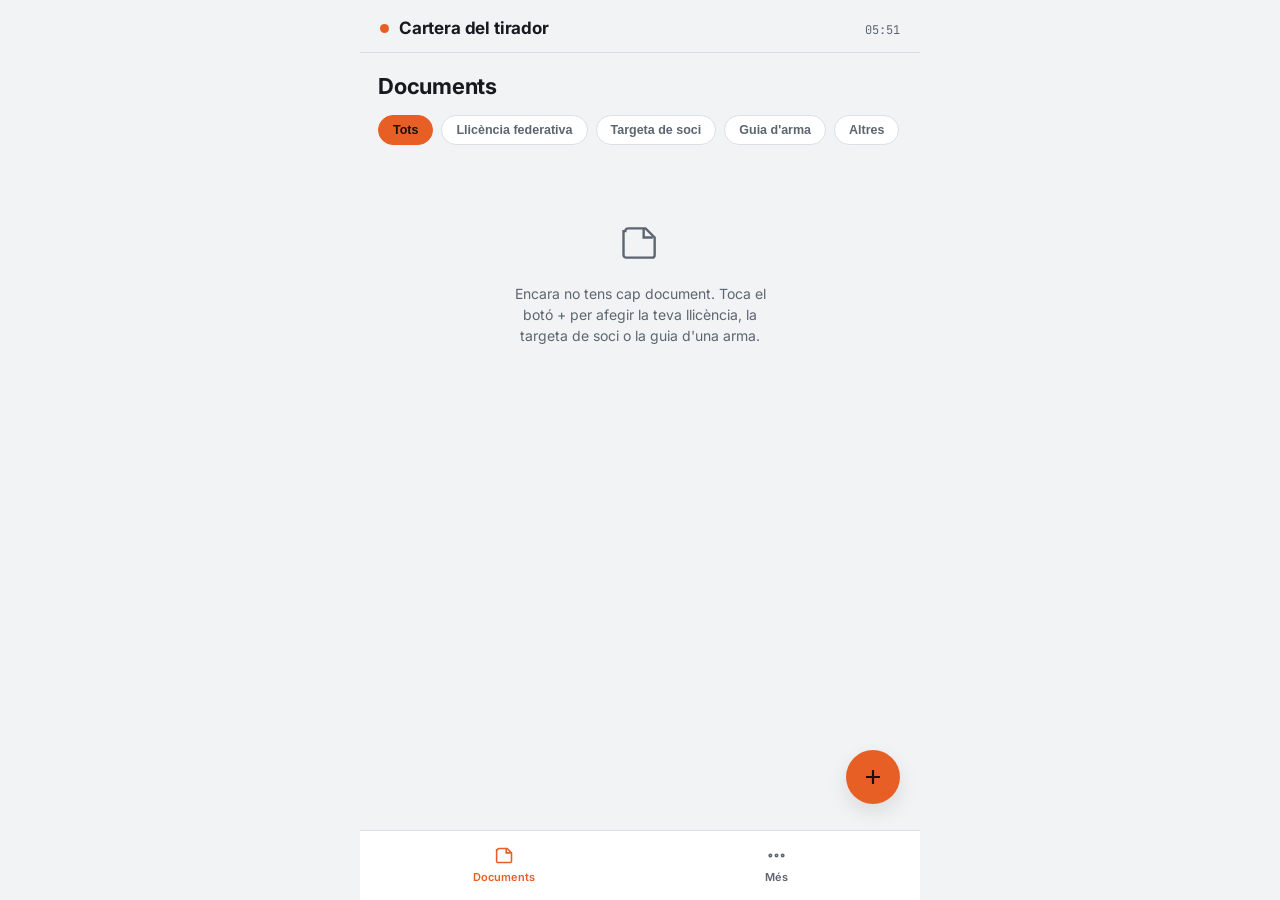
==== index.html @ 50fa34b7 "Add files via upload" ====
<!DOCTYPE html>
<html lang="ca">
<head>
<meta charset="UTF-8">
<meta name="viewport" content="width=device-width, initial-scale=1, viewport-fit=cover">
<meta name="apple-mobile-web-app-capable" content="yes">
<meta name="apple-mobile-web-app-status-bar-style" content="black-translucent">
<meta name="mobile-web-app-capable" content="yes">
<title>Polígon — Cartera del Tirador</title>
<meta name="theme-color" content="#10141a">
<meta name="application-name" content="Cartera del Tirador">
<meta name="apple-mobile-web-app-title" content="Cartera del Tirador">
<link rel="manifest" href="./manifest.json">
<link rel="apple-touch-icon" href="./icons/icon-180.png">
<link rel="icon" type="image/png" sizes="192x192" href="./icons/icon-192.png">

<link rel="preconnect" href="https://fonts.googleapis.com">
<link href="https://fonts.googleapis.com/css2?family=Inter:wght@400;500;600;700&family=JetBrains+Mono:wght@400;500;700;800&display=swap" rel="stylesheet">
<style>
  :root {
    --bg: #10141a;
    --surface: #1a2029;
    --surface-2: #232b35;
    --border: #2c3540;
    --text: #eef1f4;
    --text-dim: #8b97a3;
    --accent: #ff6a2b;
    --accent-dim: #b8501f;
    --ok: #4fae7c;
    --danger: #e2544a;
    --shadow: rgba(0,0,0,0.35);
    color-scheme: dark;
  }
  :root:not([data-theme="dark"]) {
    /* placeholder, overridden by media query below when in auto/light */
  }
  @media (prefers-color-scheme: light) {
    :root:not([data-theme="dark"]) {
      --bg: #f2f3f5;
      --surface: #ffffff;
      --surface-2: #eceef1;
      --border: #dcdfe3;
      --text: #161a1f;
      --text-dim: #5c6570;
      --accent: #e85f26;
      --accent-dim: #c94f1c;
      --shadow: rgba(20,20,20,0.10);
      color-scheme: light;
    }
  }
  :root[data-theme="light"] {
    --bg: #f2f3f5;
    --surface: #ffffff;
    --surface-2: #eceef1;
    --border: #dcdfe3;
    --text: #161a1f;
    --text-dim: #5c6570;
    --accent: #e85f26;
    --accent-dim: #c94f1c;
    --shadow: rgba(20,20,20,0.10);
    color-scheme: light;
  }

  * { box-sizing: border-box; -webkit-tap-highlight-color: transparent; }
  html, body {
    height: 100%;
    margin: 0;
  }
  html { scroll-padding-top: env(safe-area-inset-top, 0px); }
  body {
    background: var(--bg);
    color: var(--text);
    font-family: 'Inter', -apple-system, BlinkMacSystemFont, 'Segoe UI', sans-serif;
    padding-top: env(safe-area-inset-top, 0px);
    padding-bottom: env(safe-area-inset-bottom, 0px);
    overflow-x: hidden;
  }
  .mono { font-family: 'JetBrains Mono', ui-monospace, SFMono-Regular, Menlo, monospace; }

  #app {
    display: flex;
    flex-direction: column;
    height: 100vh;
    height: 100dvh;
    max-width: 560px;
    margin: 0 auto;
    position: relative;
  }

  header.top {
    padding: 18px 20px 14px;
    display: flex;
    align-items: baseline;
    justify-content: space-between;
    border-bottom: 1px solid var(--border);
    flex-shrink: 0;
  }
  header.top .brand {
    display: flex;
    align-items: baseline;
    gap: 10px;
  }
  header.top .brand .dot {
    width: 9px; height: 9px; border-radius: 50%;
    background: var(--accent);
    display: inline-block;
    transform: translateY(-1px);
  }
  header.top h1 {
    font-size: 17px;
    font-weight: 700;
    margin: 0;
    letter-spacing: -0.01em;
  }
  header.top .sub {
    font-size: 12px;
    color: var(--text-dim);
    font-family: 'JetBrains Mono', monospace;
  }

  main {
    flex: 1;
    overflow-y: auto;
    padding: 16px 16px calc(88px + env(safe-area-inset-bottom, 0px));
    overflow-x: auto;
  }

  section.view { display: none; animation: fade .18s ease; }
  section.view.active { display: block; }
  @keyframes fade { from { opacity: 0; } to { opacity: 1; } }

  /* ---- Nav ---- */
  nav.tabbar {
    position: fixed;
    bottom: 0; left: 0; right: 0;
    max-width: 560px;
    margin: 0 auto;
    background: var(--surface);
    border-top: 1px solid var(--border);
    display: flex;
    padding: 8px 10px calc(10px + env(safe-area-inset-bottom, 0px));
    gap: 4px;
    z-index: 20;
  }
  nav.tabbar button {
    flex: 1;
    background: none;
    border: none;
    color: var(--text-dim);
    display: flex;
    flex-direction: column;
    align-items: center;
    gap: 4px;
    padding: 6px 4px;
    border-radius: 12px;
    font-family: inherit;
    font-size: 11px;
    font-weight: 600;
    cursor: pointer;
  }
  nav.tabbar button svg { width: 21px; height: 21px; stroke: var(--text-dim); fill: none; stroke-width: 1.8; }
  nav.tabbar button.active { color: var(--accent); }
  nav.tabbar button.active svg { stroke: var(--accent); }

  /* ---- Section headers ---- */
  .section-head {
    display: flex;
    align-items: center;
    justify-content: space-between;
    margin: 4px 2px 14px;
  }
  .section-head h2 {
    font-size: 22px;
    margin: 0;
    font-weight: 700;
    letter-spacing: -0.01em;
  }

  /* ---- Category filter chips ---- */
  .chips { display: flex; gap: 8px; overflow-x: auto; padding: 2px 2px 16px; }
  .chips::-webkit-scrollbar { display: none; }
  .chip {
    flex-shrink: 0;
    padding: 7px 14px;
    border-radius: 999px;
    border: 1px solid var(--border);
    background: var(--surface);
    color: var(--text-dim);
    font-size: 12.5px;
    font-weight: 600;
    cursor: pointer;
    white-space: nowrap;
  }
  .chip.active { background: var(--accent); border-color: var(--accent); color: #16110c; }

  /* ---- Document cards ---- */
  .doc-grid {
    display: grid;
    grid-template-columns: 1fr 1fr;
    gap: 12px;
  }
  .doc-card {
    background: var(--surface);
    border: 1px solid var(--border);
    border-radius: 16px;
    overflow: hidden;
    cursor: pointer;
    display: flex;
    flex-direction: column;
    position: relative;
  }
  .doc-card .thumb {
    aspect-ratio: 4/3;
    background: var(--surface-2);
    display: flex;
    align-items: center;
    justify-content: center;
    overflow: hidden;
  }
  .doc-card .thumb img { width: 100%; height: 100%; object-fit: cover; display: block; }
  .doc-card .thumb svg { width: 30px; height: 30px; stroke: var(--text-dim); fill: none; stroke-width: 1.5; }
  .doc-card .meta { padding: 10px 12px 12px; }
  .doc-card .cat {
    font-size: 10.5px;
    font-weight: 700;
    text-transform: uppercase;
    letter-spacing: 0.04em;
    color: var(--accent);
    margin-bottom: 3px;
    display: block;
  }
  .doc-card .title {
    font-size: 13.5px;
    font-weight: 600;
    line-height: 1.25;
    display: block;
    overflow: hidden;
    text-overflow: ellipsis;
    white-space: nowrap;
  }

  .empty-state {
    text-align: center;
    padding: 60px 24px;
    color: var(--text-dim);
  }
  .empty-state svg { width: 44px; height: 44px; stroke: var(--text-dim); fill: none; stroke-width: 1.3; margin-bottom: 14px; }
  .empty-state p { font-size: 14px; line-height: 1.5; margin: 0 auto; max-width: 260px; }

  .fab {
    position: fixed;
    right: calc(50% - 280px + 20px);
    bottom: calc(96px + env(safe-area-inset-bottom, 0px));
    width: 54px; height: 54px;
    border-radius: 50%;
    background: var(--accent);
    border: none;
    display: flex; align-items: center; justify-content: center;
    box-shadow: 0 8px 20px var(--shadow);
    cursor: pointer;
    z-index: 15;
  }
  @media (max-width: 560px) {
    .fab { right: 20px; }
  }
  .fab svg { width: 24px; height: 24px; stroke: #16110c; stroke-width: 2.2; fill: none; }

  /* ---- Modal / sheet ---- */
  .overlay {
    position: fixed; inset: 0;
    background: rgba(6,8,10,0.6);
    display: none;
    align-items: flex-end;
    z-index: 50;
    max-width: 560px;
    margin: 0 auto;
  }
  .overlay.show { display: flex; }
  .sheet {
    background: var(--surface);
    width: 100%;
    border-radius: 20px 20px 0 0;
    padding: 20px 20px calc(24px + env(safe-area-inset-bottom, 0px));
    max-height: 86vh;
    overflow-y: auto;
    border-top: 1px solid var(--border);
  }
  .sheet-handle { width: 36px; height: 4px; background: var(--border); border-radius: 3px; margin: 0 auto 16px; }
  .sheet h3 { margin: 0 0 16px; font-size: 17px; font-weight: 700; }
  .field { margin-bottom: 14px; }
  .field label { display: block; font-size: 12px; font-weight: 600; color: var(--text-dim); margin-bottom: 6px; }
  .field input[type="text"], .field select {
    width: 100%;
    background: var(--surface-2);
    border: 1px solid var(--border);
    border-radius: 10px;
    padding: 11px 12px;
    color: var(--text);
    font-family: inherit;
    font-size: 14.5px;
  }
  .field select { appearance: none; }
  .capture-row { display: flex; gap: 10px; }
  .capture-btn {
    flex: 1;
    background: var(--surface-2);
    border: 1px dashed var(--border);
    border-radius: 12px;
    padding: 16px 10px;
    display: flex; flex-direction: column; align-items: center; gap: 6px;
    color: var(--text-dim);
    font-size: 12px;
    font-weight: 600;
    cursor: pointer;
  }
  .capture-btn svg { width: 22px; height: 22px; stroke: var(--text-dim); fill: none; stroke-width: 1.6; }
  .preview-strip { display: flex; gap: 10px; overflow-x: auto; padding: 2px 2px 6px; margin-bottom: 2px; }
  .preview-strip::-webkit-scrollbar { display: none; }
  .preview-thumb { position: relative; flex-shrink: 0; width: 84px; height: 84px; border-radius: 12px; overflow: hidden; background: var(--surface-2); }
  .preview-thumb img { width: 100%; height: 100%; object-fit: cover; display: block; }
  .preview-thumb button {
    position: absolute; top: 4px; right: 4px;
    background: rgba(0,0,0,0.6);
    border: none; color: #fff;
    width: 22px; height: 22px; border-radius: 50%;
    display: flex; align-items: center; justify-content: center;
    cursor: pointer;
    font-size: 13px; line-height: 1;
  }
  .field-hint { font-size: 11.5px; color: var(--text-dim); margin: 6px 2px 0; }
  .btn-primary {
    width: 100%;
    background: var(--accent);
    color: #16110c;
    border: none;
    padding: 14px;
    border-radius: 12px;
    font-family: inherit;
    font-size: 14.5px;
    font-weight: 700;
    cursor: pointer;
    margin-top: 4px;
  }
  .btn-primary:disabled { opacity: 0.45; }
  .btn-secondary {
    width: 100%;
    background: transparent;
    color: var(--text-dim);
    border: 1px solid var(--border);
    padding: 12px;
    border-radius: 12px;
    font-family: inherit;
    font-size: 13.5px;
    font-weight: 600;
    cursor: pointer;
    margin-top: 8px;
  }

  /* ---- Viewer ---- */
  .viewer {
    position: fixed; inset: 0;
    background: #000;
    display: none;
    flex-direction: column;
    z-index: 60;
    max-width: 560px;
    margin: 0 auto;
    padding-top: env(safe-area-inset-top, 0px);
    padding-bottom: env(safe-area-inset-bottom, 0px);
  }
  .viewer.show { display: flex; }
  .viewer-top {
    display: flex; align-items: center; justify-content: space-between;
    padding: 14px 16px;
  }
  .viewer-top button {
    background: rgba(255,255,255,0.1);
    border: none; color: #fff;
    width: 34px; height: 34px; border-radius: 50%;
    display: flex; align-items: center; justify-content: center;
    cursor: pointer;
  }
  .viewer-top button svg { width: 18px; height: 18px; stroke: #fff; fill: none; stroke-width: 2; }
  .viewer-body { flex: 1; overflow: hidden; position: relative; }
  .viewer-gallery {
    display: flex;
    height: 100%;
    overflow-x: auto;
    scroll-snap-type: x mandatory;
    -webkit-overflow-scrolling: touch;
  }
  .viewer-gallery::-webkit-scrollbar { display: none; }
  .viewer-slide {
    flex: 0 0 100%;
    scroll-snap-align: center;
    display: flex; align-items: center; justify-content: center;
    position: relative;
    padding: 0 12px;
  }
  .viewer-slide img { max-width: 100%; max-height: 100%; object-fit: contain; border-radius: 8px; }
  .viewer-slide .rmImg {
    position: absolute; top: 10px; right: 22px;
    background: rgba(0,0,0,0.55); border: none; color: #fff;
    width: 30px; height: 30px; border-radius: 50%;
    display: flex; align-items: center; justify-content: center; cursor: pointer;
  }
  .viewer-dots { display: flex; justify-content: center; gap: 6px; padding-top: 10px; }
  .viewer-dots span { width: 6px; height: 6px; border-radius: 50%; background: rgba(255,255,255,0.3); }
  .viewer-dots span.on { background: var(--accent); }
  .viewer-foot { padding: 6px 22px calc(20px + env(safe-area-inset-bottom, 0px)); }
  .viewer-foot .cat { color: var(--accent); font-size: 11px; font-weight: 700; text-transform: uppercase; letter-spacing: 0.04em; }
  .viewer-foot .title { color: #fff; font-size: 16px; font-weight: 700; margin: 3px 0 14px; }

  /* ---- More view ---- */
  .card { background: var(--surface); border: 1px solid var(--border); border-radius: 16px; padding: 18px; margin-bottom: 14px; }
  .roadmap-item { display: flex; gap: 12px; align-items: flex-start; padding: 10px 0; border-bottom: 1px solid var(--border); }
  .roadmap-item:last-child { border-bottom: none; }
  .roadmap-item .rdot { width: 8px; height: 8px; border-radius: 50%; background: var(--border); margin-top: 6px; flex-shrink: 0; }
  .roadmap-item .rt { font-size: 14px; font-weight: 600; }
  .roadmap-item .rd { font-size: 12.5px; color: var(--text-dim); margin-top: 2px; line-height: 1.4; }
  .theme-row { display: flex; gap: 8px; }
  .theme-btn {
    flex: 1; padding: 10px; border-radius: 10px; border: 1px solid var(--border);
    background: var(--surface-2); color: var(--text-dim); font-family: inherit; font-size: 12.5px; font-weight: 600; cursor: pointer;
  }
  .theme-btn.active { border-color: var(--accent); color: var(--accent); }

  .toast {
    position: fixed;
    bottom: calc(100px + env(safe-area-inset-bottom, 0px));
    left: 50%;
    transform: translateX(-50%) translateY(8px);
    background: var(--surface-2);
    border: 1px solid var(--border);
    color: var(--text);
    padding: 11px 18px;
    border-radius: 999px;
    font-size: 13px;
    font-weight: 600;
    opacity: 0;
    pointer-events: none;
    transition: opacity .2s, transform .2s;
    z-index: 80;
    white-space: nowrap;
  }
  .toast.show { opacity: 1; transform: translateX(-50%) translateY(0); }
</style>
</head>
<body>
<div id="app">

  <header class="top">
    <div class="brand"><span class="dot"></span><h1>Cartera del tirador</h1></div>
    <span class="sub" id="clock">--:--</span>
  </header>

  <main>

    <!-- DOCUMENTS -->
    <section class="view active" id="view-docs">
      <div class="section-head"><h2>Documents</h2></div>
      <div class="chips" id="chips"></div>
      <div id="docGridWrap"></div>
    </section>

    <!-- MORE -->
    <section class="view" id="view-more">
      <div class="section-head"><h2>Més</h2></div>

      <div class="card">
        <div class="roadmap-item">
          <div class="rdot"></div>
          <div>
            <div class="rt">Registre de puntuacions</div>
            <div class="rd">Anotar sèries de tir de precisió i seguir-ne l'evolució. Encara no disponible.</div>
          </div>
        </div>
        <div class="roadmap-item">
          <div class="rdot"></div>
          <div>
            <div class="rt">Calculadora IPSC</div>
            <div class="rd">Càlcul de factor (hit factor) i puntuació per partida. Encara no disponible.</div>
          </div>
        </div>
      </div>

      <div class="card">
        <div style="font-size:13.5px; font-weight:700; margin-bottom:10px;">Aparença</div>
        <div class="theme-row">
          <button class="theme-btn" data-theme="auto">Auto</button>
          <button class="theme-btn" data-theme="dark">Fosc</button>
          <button class="theme-btn" data-theme="light">Clar</button>
        </div>
      </div>

      <div class="card">
        <div style="font-size:13.5px; font-weight:700; margin-bottom:6px;">Fitxers a Fitxers/Baixades</div>
        <div style="font-size:12.5px; color:var(--text-dim); line-height:1.5; margin-bottom:4px;">
          Cada vegada que afegeixes un document, la imatge es desa automàticament també com a fitxer independent a la carpeta de Baixades (dins l'app Fitxers del mòbil) — no només dins la cartera. Aquesta és la còpia que perdura encara que el navegador esborri les seves pròpies dades.
        </div>
        <div style="font-size:11.5px; color:var(--text-dim); margin-bottom:4px;">
          Consell: a Ajustos → Safari → Baixades, tria una carpeta fixa (per exemple una carpeta "Tirador" dins iCloud Drive) perquè totes les imatges quedin sempre juntes i les puguis obrir des de Fitxers sense passar per l'app.
        </div>
        <div id="storageStatus" style="font-size:11.5px; color:var(--text-dim); margin-bottom:12px;"></div>
        <button class="btn-primary" id="exportBtn">Exporta còpia de tot (un sol fitxer)</button>
        <button class="btn-secondary" id="importBtn">Importa des d'una còpia</button>
        <input type="file" accept="application/json,.json" id="importFile" style="display:none;">
      </div>

      <div class="card">
        <div style="font-size:13.5px; font-weight:700; margin-bottom:6px;">Les teves dades</div>
        <div style="font-size:12.5px; color:var(--text-dim); line-height:1.5; margin-bottom:12px;">
          La cartera dins l'app viu al navegador d'aquest dispositiu i ningú més hi té accés. Com que cada imatge també es desa com a fitxer real a Fitxers en el moment d'afegir-la, encara que la cartera de l'app es buidés algun dia, les imatges originals seguirien existint a Fitxers — pots tornar-les a afegir des d'allà amb "Pujar imatges".
        </div>
        <button class="btn-secondary" id="wipeBtn" style="color:var(--danger); border-color:var(--danger);">Esborrar tots els documents</button>
      </div>
    </section>

  </main>

  <nav class="tabbar">
    <button class="tab-btn active" data-view="docs">
      <svg viewBox="0 0 24 24"><path d="M4 5.5C4 4.67 4.67 4 5.5 4H15l5 5v9.5c0 .83-.67 1.5-1.5 1.5h-14C3.67 20 3 19.33 3 18.5v-13z"/><path d="M14 4v5h5"/></svg>
      Documents
    </button>
    <button class="tab-btn" data-view="more">
      <svg viewBox="0 0 24 24"><circle cx="5" cy="12" r="1.4"/><circle cx="12" cy="12" r="1.4"/><circle cx="19" cy="12" r="1.4"/></svg>
      Més
    </button>
  </nav>

  <button class="fab" id="fabAdd" title="Afegir document">
    <svg viewBox="0 0 24 24"><path d="M12 5v14M5 12h14"/></svg>
  </button>

  <!-- Add document sheet -->
  <div class="overlay" id="addOverlay">
    <div class="sheet">
      <div class="sheet-handle"></div>
      <h3>Afegir document</h3>

      <div class="field">
        <label>Categoria</label>
        <select id="fCategory">
          <option value="Llicència">Llicència federativa</option>
          <option value="Soci">Targeta de soci</option>
          <option value="Arma">Guia d'arma</option>
          <option value="Altres">Altres</option>
        </select>
      </div>

      <div class="field">
        <label>Títol</label>
        <input type="text" id="fTitle" placeholder="Ex: Guia Beretta 92FS">
      </div>

      <div class="field" id="captureField">
        <label>Imatges</label>
        <div id="previewWrap"></div>
        <div class="capture-row">
          <label class="capture-btn">
            <svg viewBox="0 0 24 24"><path d="M4 8a2 2 0 0 1 2-2h1l1.2-1.6A1 1 0 0 1 9 4h6a1 1 0 0 1 .8.4L17 6h1a2 2 0 0 1 2 2v10a2 2 0 0 1-2 2H6a2 2 0 0 1-2-2V8z"/><circle cx="12" cy="13" r="3.4"/></svg>
            Fer foto
            <input type="file" accept="image/*" capture="environment" id="fileCamera" style="display:none;">
          </label>
          <label class="capture-btn">
            <svg viewBox="0 0 24 24"><path d="M12 16V4M12 4l-4 4M12 4l4 4"/><path d="M4 16v3a2 2 0 0 0 2 2h12a2 2 0 0 0 2-2v-3"/></svg>
            Pujar imatges
            <input type="file" accept="image/*" multiple id="fileUpload" style="display:none;">
          </label>
        </div>
        <div class="field-hint">Pots afegir-ne més d'una — útil per a guies d'arma amb diverses pàgines.</div>
      </div>

      <button class="btn-primary" id="saveDocBtn" disabled>Desar document</button>
      <button class="btn-secondary" id="cancelDocBtn">Cancel·la</button>
    </div>
  </div>

  <!-- Fullscreen viewer -->
  <div class="viewer" id="viewer">
    <div class="viewer-top">
      <button id="viewerClose"><svg viewBox="0 0 24 24"><path d="M6 6l12 12M18 6L6 18"/></svg></button>
      <button id="viewerDelete"><svg viewBox="0 0 24 24" stroke="#e2544a"><path d="M4 7h16M9 7V5a1 1 0 0 1 1-1h4a1 1 0 0 1 1 1v2M6 7l1 13a2 2 0 0 0 2 2h6a2 2 0 0 0 2-2l1-13"/></svg></button>
    </div>
    <div class="viewer-body">
      <div class="viewer-gallery" id="viewerGallery"></div>
    </div>
    <div class="viewer-dots" id="viewerDots"></div>
    <div class="viewer-foot">
      <div class="cat" id="viewerCat"></div>
      <div class="title" id="viewerTitle"></div>
    </div>
  </div>

  <div class="toast" id="toast"></div>
</div>

<script>
(function(){
  "use strict";

  /* ---------------- Theme ---------------- */
  var savedTheme = localStorage.getItem('tt_theme') || 'auto';
  function applyTheme(t){
    if (t === 'auto') document.documentElement.removeAttribute('data-theme');
    else document.documentElement.setAttribute('data-theme', t);
    document.querySelectorAll('.theme-btn').forEach(function(b){
      b.classList.toggle('active', b.dataset.theme === t);
    });
  }
  applyTheme(savedTheme);
  document.querySelectorAll('.theme-btn').forEach(function(b){
    b.addEventListener('click', function(){
      savedTheme = b.dataset.theme;
      localStorage.setItem('tt_theme', savedTheme);
      applyTheme(savedTheme);
    });
  });

  /* ---------------- Clock ---------------- */
  function tickClock(){
    var d = new Date();
    var hh = String(d.getHours()).padStart(2,'0');
    var mm = String(d.getMinutes()).padStart(2,'0');
    document.getElementById('clock').textContent = hh + ':' + mm;
  }
  tickClock(); setInterval(tickClock, 15000);

  /* ---------------- Toast ---------------- */
  var toastEl = document.getElementById('toast');
  var toastTimer = null;
  function toast(msg){
    toastEl.textContent = msg;
    toastEl.classList.add('show');
    clearTimeout(toastTimer);
    toastTimer = setTimeout(function(){ toastEl.classList.remove('show'); }, 2200);
  }

  /* ---------------- Tabs ---------------- */
  var tabBtns = document.querySelectorAll('.tab-btn');
  var views = { docs: document.getElementById('view-docs'), more: document.getElementById('view-more') };
  tabBtns.forEach(function(btn){
    btn.addEventListener('click', function(){
      tabBtns.forEach(function(b){ b.classList.remove('active'); });
      btn.classList.add('active');
      Object.keys(views).forEach(function(k){ views[k].classList.toggle('active', k === btn.dataset.view); });
      document.getElementById('fabAdd').style.display = (btn.dataset.view === 'docs') ? 'flex' : 'none';
    });
  });

  /* ---------------- IndexedDB (documents) ---------------- */
  var DB_NAME = 'tirador_wallet';
  var STORE = 'documents';
  var dbPromise = new Promise(function(resolve, reject){
    try {
      var req = indexedDB.open(DB_NAME, 1);
      req.onupgradeneeded = function(e){
        var db = e.target.result;
        if (!db.objectStoreNames.contains(STORE)){
          var os = db.createObjectStore(STORE, { keyPath: 'id' });
          os.createIndex('category', 'category', { unique: false });
        }
      };
      req.onsuccess = function(e){ resolve(e.target.result); };
      req.onerror = function(e){ reject(e); };
    } catch(err){ reject(err); }
  });

  function dbAll(){
    return dbPromise.then(function(db){
      return new Promise(function(resolve, reject){
        try {
          var tx = db.transaction(STORE, 'readonly');
          var os = tx.objectStore(STORE);
          var req = os.getAll();
          req.onsuccess = function(){ resolve(req.result || []); };
          req.onerror = function(e){ reject(e); };
        } catch(err){ reject(err); }
      });
    }).catch(function(err){ console.error('dbAll error', err); return []; });
  }
  function dbPut(doc){
    return dbPromise.then(function(db){
      return new Promise(function(resolve, reject){
        try {
          var tx;
          try { tx = db.transaction(STORE, 'readwrite', { durability: 'strict' }); }
          catch(e){ tx = db.transaction(STORE, 'readwrite'); }
          tx.objectStore(STORE).put(doc);
          tx.oncomplete = function(){ resolve(true); };
          tx.onerror = function(e){ reject(e); };
        } catch(err){ reject(err); }
      });
    }).catch(function(err){ console.error('dbPut error', err); return false; });
  }
  function dbDelete(id){
    return dbPromise.then(function(db){
      return new Promise(function(resolve, reject){
        try {
          var tx;
          try { tx = db.transaction(STORE, 'readwrite', { durability: 'strict' }); }
          catch(e){ tx = db.transaction(STORE, 'readwrite'); }
          tx.objectStore(STORE).delete(id);
          tx.oncomplete = function(){ resolve(true); };
          tx.onerror = function(e){ reject(e); };
        } catch(err){ reject(err); }
      });
    }).catch(function(err){ console.error('dbDelete error', err); return false; });
  }
  function dbClear(){
    return dbPromise.then(function(db){
      return new Promise(function(resolve, reject){
        try {
          var tx;
          try { tx = db.transaction(STORE, 'readwrite', { durability: 'strict' }); }
          catch(e){ tx = db.transaction(STORE, 'readwrite'); }
          tx.objectStore(STORE).clear();
          tx.oncomplete = function(){ resolve(true); };
          tx.onerror = function(e){ reject(e); };
        } catch(err){ reject(err); }
      });
    }).catch(function(err){ console.error('dbClear error', err); return false; });
  }

  function dbGet(id){
    return dbPromise.then(function(db){
      return new Promise(function(resolve, reject){
        try {
          var tx = db.transaction(STORE, 'readonly');
          var req = tx.objectStore(STORE).get(id);
          req.onsuccess = function(){ resolve(req.result || null); };
          req.onerror = function(e){ reject(e); };
        } catch(err){ reject(err); }
      });
    }).catch(function(err){ console.error('dbGet error', err); return null; });
  }

  var CATS = {
    'Llicència': { label: 'Llicència federativa' },
    'Soci': { label: 'Targeta de soci' },
    'Arma': { label: "Guia d'arma" },
    'Altres': { label: 'Altres' }
  };
  var activeFilter = 'Tots';
  var docCache = [];

  var docIcon = '<svg viewBox="0 0 24 24"><path d="M4 5.5C4 4.67 4.67 4 5.5 4H15l5 5v9.5c0 .83-.67 1.5-1.5 1.5h-14C3.67 20 3 19.33 3 18.5v-13z"/><path d="M14 4v5h5"/></svg>';

  function docImages(d){
    if (Array.isArray(d.images) && d.images.length) return d.images;
    if (d.image) return [d.image];
    return [];
  }

  function renderChips(){
    var wrap = document.getElementById('chips');
    var cats = ['Tots'].concat(Object.keys(CATS));
    wrap.innerHTML = '';
    cats.forEach(function(c){
      var el = document.createElement('button');
      el.className = 'chip' + (c === activeFilter ? ' active' : '');
      el.textContent = c === 'Tots' ? 'Tots' : CATS[c].label;
      el.addEventListener('click', function(){ activeFilter = c; renderChips(); renderDocs(); });
      wrap.appendChild(el);
    });
  }

  function renderDocs(){
    var wrap = document.getElementById('docGridWrap');
    var list = docCache.filter(function(d){ return activeFilter === 'Tots' || d.category === activeFilter; });
    list.sort(function(a,b){ return b.createdAt - a.createdAt; });
    if (list.length === 0){
      wrap.innerHTML = '<div class="empty-state">' + docIcon.replace('<svg', '<svg') + '<p>' +
        (docCache.length === 0
          ? 'Encara no tens cap document. Toca el botó + per afegir la teva llicència, la targeta de soci o la guia d\'una arma.'
          : 'Cap document en aquesta categoria.') +
        '</p></div>';
      return;
    }
    var grid = document.createElement('div');
    grid.className = 'doc-grid';
    list.forEach(function(d){
      var imgs = docImages(d);
      var card = document.createElement('div');
      card.className = 'doc-card';
      card.innerHTML =
        '<div class="thumb">' + (imgs.length ? '<img src="' + imgs[0] + '" alt="">' : docIcon) +
          (imgs.length > 1 ? '<span style="position:absolute; top:8px; right:8px; background:rgba(0,0,0,0.6); color:#fff; font-size:10.5px; font-weight:700; padding:2px 7px; border-radius:999px;">' + imgs.length + '</span>' : '') +
        '</div>' +
        '<div class="meta"><span class="cat">' + (CATS[d.category] ? CATS[d.category].label : d.category) + '</span><span class="title">' + escapeHtml(d.title) + '</span></div>';
      card.querySelector('.thumb').style.position = 'relative';
      card.addEventListener('click', function(){ openViewer(d); });
      grid.appendChild(card);
    });
    wrap.innerHTML = '';
    wrap.appendChild(grid);
  }

  function escapeHtml(s){
    var d = document.createElement('div');
    d.textContent = s || '';
    return d.innerHTML;
  }

  function loadDocs(){
    return dbAll().then(function(rows){ docCache = rows; renderChips(); renderDocs(); });
  }
  loadDocs();

  /* ---------------- Add document sheet ---------------- */
  var addOverlay = document.getElementById('addOverlay');
  var fCategory = document.getElementById('fCategory');
  var fTitle = document.getElementById('fTitle');
  var previewWrap = document.getElementById('previewWrap');
  var saveDocBtn = document.getElementById('saveDocBtn');
  var pendingImages = [];

  function renderPreviewStrip(){
    if (!pendingImages.length){ previewWrap.innerHTML = ''; return; }
    var strip = document.createElement('div');
    strip.className = 'preview-strip';
    pendingImages.forEach(function(src, idx){
      var t = document.createElement('div');
      t.className = 'preview-thumb';
      t.innerHTML = '<img src="' + src + '"><button>&times;</button>';
      t.querySelector('button').addEventListener('click', function(){
        pendingImages.splice(idx, 1);
        renderPreviewStrip();
        updateSaveEnabled();
      });
      strip.appendChild(t);
    });
    previewWrap.innerHTML = '';
    previewWrap.appendChild(strip);
  }

  function openAddSheet(){
    fCategory.value = 'Llicència';
    fTitle.value = '';
    pendingImages = [];
    renderPreviewStrip();
    updateSaveEnabled();
    addOverlay.classList.add('show');
  }
  function closeAddSheet(){ addOverlay.classList.remove('show'); }

  document.getElementById('fabAdd').addEventListener('click', openAddSheet);
  document.getElementById('cancelDocBtn').addEventListener('click', closeAddSheet);
  addOverlay.addEventListener('click', function(e){ if (e.target === addOverlay) closeAddSheet(); });

  function handleFiles(fileList){
    var files = Array.prototype.slice.call(fileList || []);
    if (!files.length) return;
    var pending = files.length;
    files.forEach(function(file){
      var reader = new FileReader();
      reader.onload = function(e){
        pendingImages.push(e.target.result);
        pending--;
        if (pending === 0){ renderPreviewStrip(); updateSaveEnabled(); }
      };
      reader.onerror = function(){
        toast('No s\'ha pogut llegir alguna imatge');
        pending--;
        if (pending === 0){ renderPreviewStrip(); updateSaveEnabled(); }
      };
      reader.readAsDataURL(file);
    });
  }
  document.getElementById('fileCamera').addEventListener('change', function(e){ handleFiles(e.target.files); e.target.value = ''; });
  document.getElementById('fileUpload').addEventListener('change', function(e){ handleFiles(e.target.files); e.target.value = ''; });

  function updateSaveEnabled(){
    saveDocBtn.disabled = !(fTitle.value.trim().length > 0 && pendingImages.length > 0);
  }
  fTitle.addEventListener('input', updateSaveEnabled);

  saveDocBtn.addEventListener('click', function(){
    if (saveDocBtn.disabled) return;
    var doc = {
      id: 'd_' + Date.now() + '_' + Math.random().toString(36).slice(2,8),
      category: fCategory.value,
      title: fTitle.value.trim(),
      images: pendingImages.slice(),
      createdAt: Date.now()
    };
    saveDocBtn.disabled = true;
    saveDocBtn.textContent = 'Desant…';
    dbPut(doc).then(function(ok){
      if (!ok) return { ok: false };
      return dbGet(doc.id).then(function(back){
        return { ok: !!(back && back.id === doc.id) };
      });
    }).then(function(result){
      saveDocBtn.textContent = 'Desa document';
      if (result.ok){
        closeAddSheet();
        toast('Document desat i verificat');
        loadDocs();
        autoSaveDocToFiles(doc).then(function(saved){
          if (saved > 0){
            toast(saved + (saved === 1 ? ' fitxer desat' : ' fitxers desats') + ' a Fitxers/Baixades');
          }
        });
      } else {
        toast('No s\'ha pogut desar de forma fiable. Torna-ho a provar.');
        updateSaveEnabled();
      }
    });
  });

  /* ---------------- Viewer ---------------- */
  var viewer = document.getElementById('viewer');
  var viewerGallery = document.getElementById('viewerGallery');
  var viewerDots = document.getElementById('viewerDots');
  var viewerCat = document.getElementById('viewerCat');
  var viewerTitle = document.getElementById('viewerTitle');
  var currentDoc = null;

  function renderViewerGallery(){
    var imgs = docImages(currentDoc);
    viewerGallery.innerHTML = '';
    imgs.forEach(function(src, idx){
      var slide = document.createElement('div');
      slide.className = 'viewer-slide';
      slide.innerHTML = '<img src="' + src + '" alt="">' +
        (imgs.length > 1 ? '<button class="rmImg" data-idx="' + idx + '"><svg width="15" height="15" viewBox="0 0 24 24" stroke="#fff" fill="none" stroke-width="2"><path d="M4 7h16M9 7V5a1 1 0 0 1 1-1h4a1 1 0 0 1 1 1v2M6 7l1 13a2 2 0 0 0 2 2h6a2 2 0 0 0 2-2l1-13"/></svg></button>' : '');
      viewerGallery.appendChild(slide);
    });
    viewerGallery.querySelectorAll('.rmImg').forEach(function(btn){
      btn.addEventListener('click', function(e){
        e.stopPropagation();
        var idx = parseInt(btn.dataset.idx, 10);
        removeImageFromDoc(idx);
      });
    });
    viewerDots.innerHTML = '';
    if (imgs.length > 1){
      imgs.forEach(function(_, idx){
        var dot = document.createElement('span');
        if (idx === 0) dot.className = 'on';
        viewerDots.appendChild(dot);
      });
      viewerGallery.onscroll = function(){
        var idx = Math.round(viewerGallery.scrollLeft / viewerGallery.clientWidth);
        viewerDots.querySelectorAll('span').forEach(function(d, i){ d.classList.toggle('on', i === idx); });
      };
    } else {
      viewerGallery.onscroll = null;
    }
  }

  function removeImageFromDoc(idx){
    var imgs = docImages(currentDoc).slice();
    if (imgs.length <= 1){
      toast('Per treure l\'última imatge, esborra el document sencer');
      return;
    }
    imgs.splice(idx, 1);
    currentDoc.images = imgs;
    delete currentDoc.image;
    dbPut(currentDoc).then(function(ok){
      if (ok){ renderViewerGallery(); loadDocs(); }
      else { toast('No s\'ha pogut actualitzar'); }
    });
  }

  function openViewer(d){
    currentDoc = d;
    renderViewerGallery();
    viewerCat.textContent = CATS[d.category] ? CATS[d.category].label : d.category;
    viewerTitle.textContent = d.title;
    viewer.classList.add('show');
  }
  document.getElementById('viewerClose').addEventListener('click', function(){ viewer.classList.remove('show'); });
  document.getElementById('viewerDelete').addEventListener('click', function(){
    if (!currentDoc) return;
    if (!confirm('Esborrar aquest document i totes les seves imatges?')) return;
    dbDelete(currentDoc.id).then(function(ok){
      viewer.classList.remove('show');
      if (ok){ toast('Document esborrat'); loadDocs(); }
      else { toast('No s\'ha pogut esborrar'); }
    });
  });

  document.getElementById('wipeBtn').addEventListener('click', function(){
    if (!confirm('Això esborrarà tots els documents desats en aquest dispositiu. Continuar?')) return;
    dbClear().then(function(ok){
      if (ok){ toast('Tots els documents esborrats'); loadDocs(); }
      else { toast('No s\'ha pogut esborrar'); }
    });
  });

  /* ---------------- Persistent storage status ---------------- */
  (function checkPersistence(){
    var el = document.getElementById('storageStatus');
    if (!navigator.storage || !navigator.storage.persist){
      el.textContent = 'Aquest navegador no permet confirmar si l\'emmagatzematge és persistent.';
      return;
    }
    navigator.storage.persisted().then(function(already){
      if (already){
        el.textContent = 'Emmagatzematge persistent: activat.';
        return;
      }
      navigator.storage.persist().then(function(granted){
        el.textContent = granted
          ? 'Emmagatzematge persistent: activat.'
          : 'Emmagatzematge persistent: no concedit per ara — el navegador el sol·licitarà automàticament amb l\'ús. Fes còpies de seguretat igualment.';
      });
    }).catch(function(){ el.textContent = ''; });
  })();

  /* ---------------- Save a file to the device (works published or as a local file) ---------------- */
  function saveFileToDevice(filename, blob){
    function browserFallback(){
      try {
        var url = URL.createObjectURL(blob);
        var a = document.createElement('a');
        a.href = url; a.download = filename;
        document.body.appendChild(a); a.click(); a.remove();
        setTimeout(function(){ URL.revokeObjectURL(url); }, 4000);
        return Promise.resolve(true);
      } catch(err){ console.error('download fallback error', err); return Promise.resolve(false); }
    }
    if (window.claude && typeof window.claude.use === 'function'){
      return window.claude.use('downloads').then(function(downloads){
        if (!downloads) return browserFallback();
        return downloads.save({ filename: filename, data: blob }).then(function(){ return true; })
          .catch(function(err){
            console.error('downloads.save error', err);
            if (err && err.code === 'declined') return false;
            return browserFallback();
          });
      }).catch(function(){ return browserFallback(); });
    }
    return browserFallback();
  }

  function slugify(s){
    return (s || '')
      .normalize('NFD').replace(/[\u0300-\u036f]/g, '')
      .replace(/[^a-zA-Z0-9]+/g, '-')
      .replace(/^-+|-+$/g, '')
      .toLowerCase() || 'document';
  }
  function extFromDataUrl(du){
    var m = /^data:image\/(\w+);/.exec(du || '');
    var t = m ? m[1].toLowerCase() : 'jpg';
    if (t === 'jpeg') t = 'jpg';
    return t;
  }
  function dataUrlToBlob(dataUrl){
    return fetch(dataUrl).then(function(r){ return r.blob(); });
  }
  function stamp(ts){
    var d = new Date(ts);
    return d.getFullYear() + String(d.getMonth()+1).padStart(2,'0') + String(d.getDate()).padStart(2,'0') +
      '-' + String(d.getHours()).padStart(2,'0') + String(d.getMinutes()).padStart(2,'0') + String(d.getSeconds()).padStart(2,'0');
  }

  /* Saves every image of a document to Files/Downloads as individual, permanent files —
     this is the real safety net: it does not depend on the browser keeping IndexedDB data. */
  function autoSaveDocToFiles(doc){
    var imgs = docImages(doc);
    if (!imgs.length) return Promise.resolve(0);
    var base = slugify(doc.category) + '_' + slugify(doc.title) + '_' + stamp(doc.createdAt);
    var chain = Promise.resolve();
    var saved = 0;
    imgs.forEach(function(src, idx){
      chain = chain.then(function(){
        return dataUrlToBlob(src).then(function(blob){
          var suffix = imgs.length > 1 ? ('_' + (idx + 1)) : '';
          var filename = base + suffix + '.' + extFromDataUrl(src);
          return saveFileToDevice(filename, blob).then(function(ok){ if (ok) saved++; });
        }).catch(function(err){ console.error('autoSaveDocToFiles error', err); });
      });
    });
    return chain.then(function(){ return saved; });
  }

  /* ---------------- Export / import backup ---------------- */
  document.getElementById('exportBtn').addEventListener('click', function(){
    dbAll().then(function(rows){
      if (!rows.length){ toast('Encara no hi ha cap document per exportar'); return; }
      var payload = { app: 'cartera-tirador', version: 1, exportedAt: Date.now(), documents: rows };
      var blob = new Blob([JSON.stringify(payload)], { type: 'application/json' });
      var d = new Date();
      var fname = 'cartera-tirador-backup-' + d.getFullYear() + '-' + String(d.getMonth()+1).padStart(2,'0') + '-' + String(d.getDate()).padStart(2,'0') + '.json';
      saveFileToDevice(fname, blob).then(function(ok){
        toast(ok ? 'Còpia de seguretat desada' : 'No s\'ha pogut desar la còpia');
      });
    });
  });

  document.getElementById('importBtn').addEventListener('click', function(){
    document.getElementById('importFile').click();
  });
  document.getElementById('importFile').addEventListener('change', function(e){
    var file = e.target.files[0];
    e.target.value = '';
    if (!file) return;
    var reader = new FileReader();
    reader.onload = function(ev){
      var data;
      try { data = JSON.parse(ev.target.result); }
      catch(err){ toast('Aquest fitxer no és una còpia de seguretat vàlida'); return; }
      var docs = Array.isArray(data.documents) ? data.documents : (Array.isArray(data) ? data : null);
      if (!docs){ toast('Aquest fitxer no és una còpia de seguretat vàlida'); return; }
      if (!confirm('S\'importaran ' + docs.length + ' document(s). Els que ja existeixin (mateix identificador) se sobreescriuran. Continuar?')) return;
      var chain = Promise.resolve();
      var okCount = 0;
      docs.forEach(function(doc){
        if (!doc || !doc.id) return;
        chain = chain.then(function(){ return dbPut(doc).then(function(ok){ if (ok) okCount++; }); });
      });
      chain.then(function(){
        toast(okCount + ' document(s) importats');
        loadDocs();
      });
    };
    reader.onerror = function(){ toast('No s\'ha pogut llegir el fitxer'); };
    reader.readAsText(file);
  });

})();
</script>
<script>
  if ('serviceWorker' in navigator) {
    window.addEventListener('load', function () {
      navigator.serviceWorker.register('./service-worker.js')
        .catch(function (err) { console.warn('PWA service worker:', err); });
    });
  }
</script>
</body>
</html>
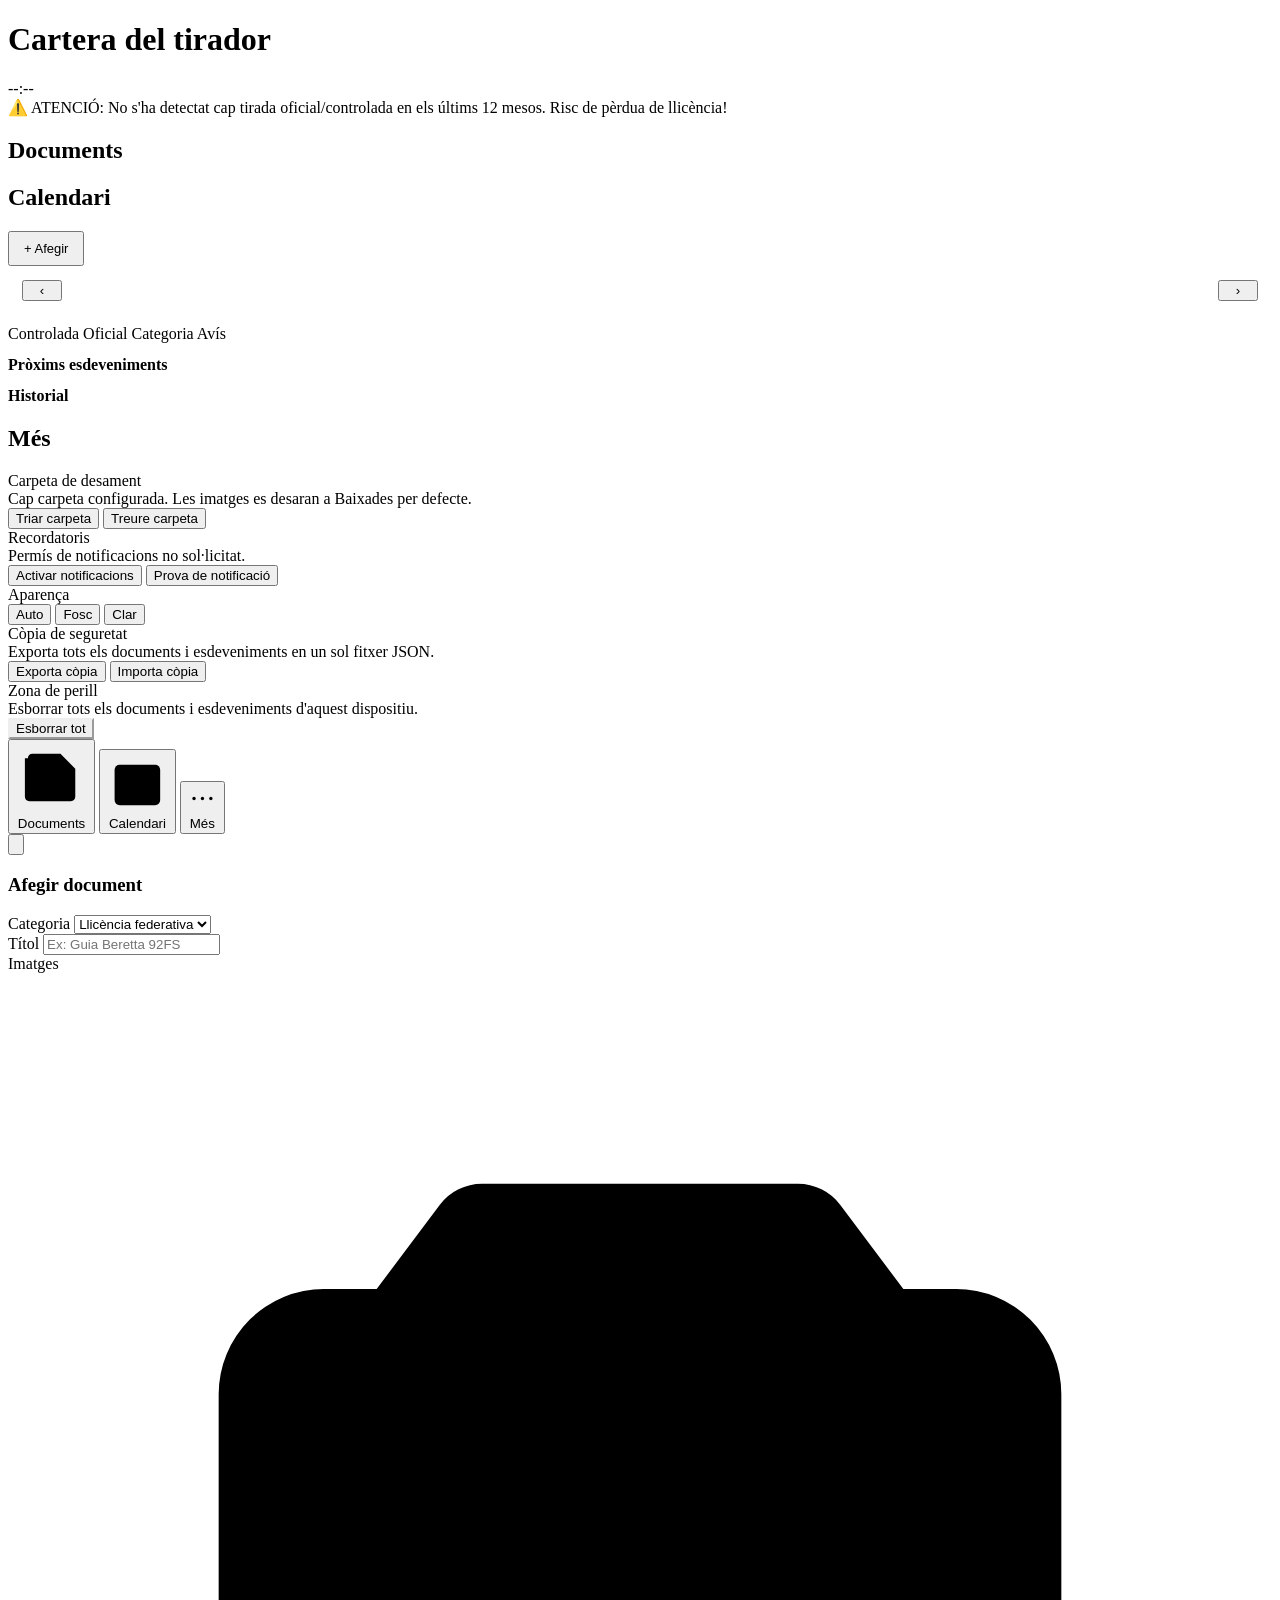
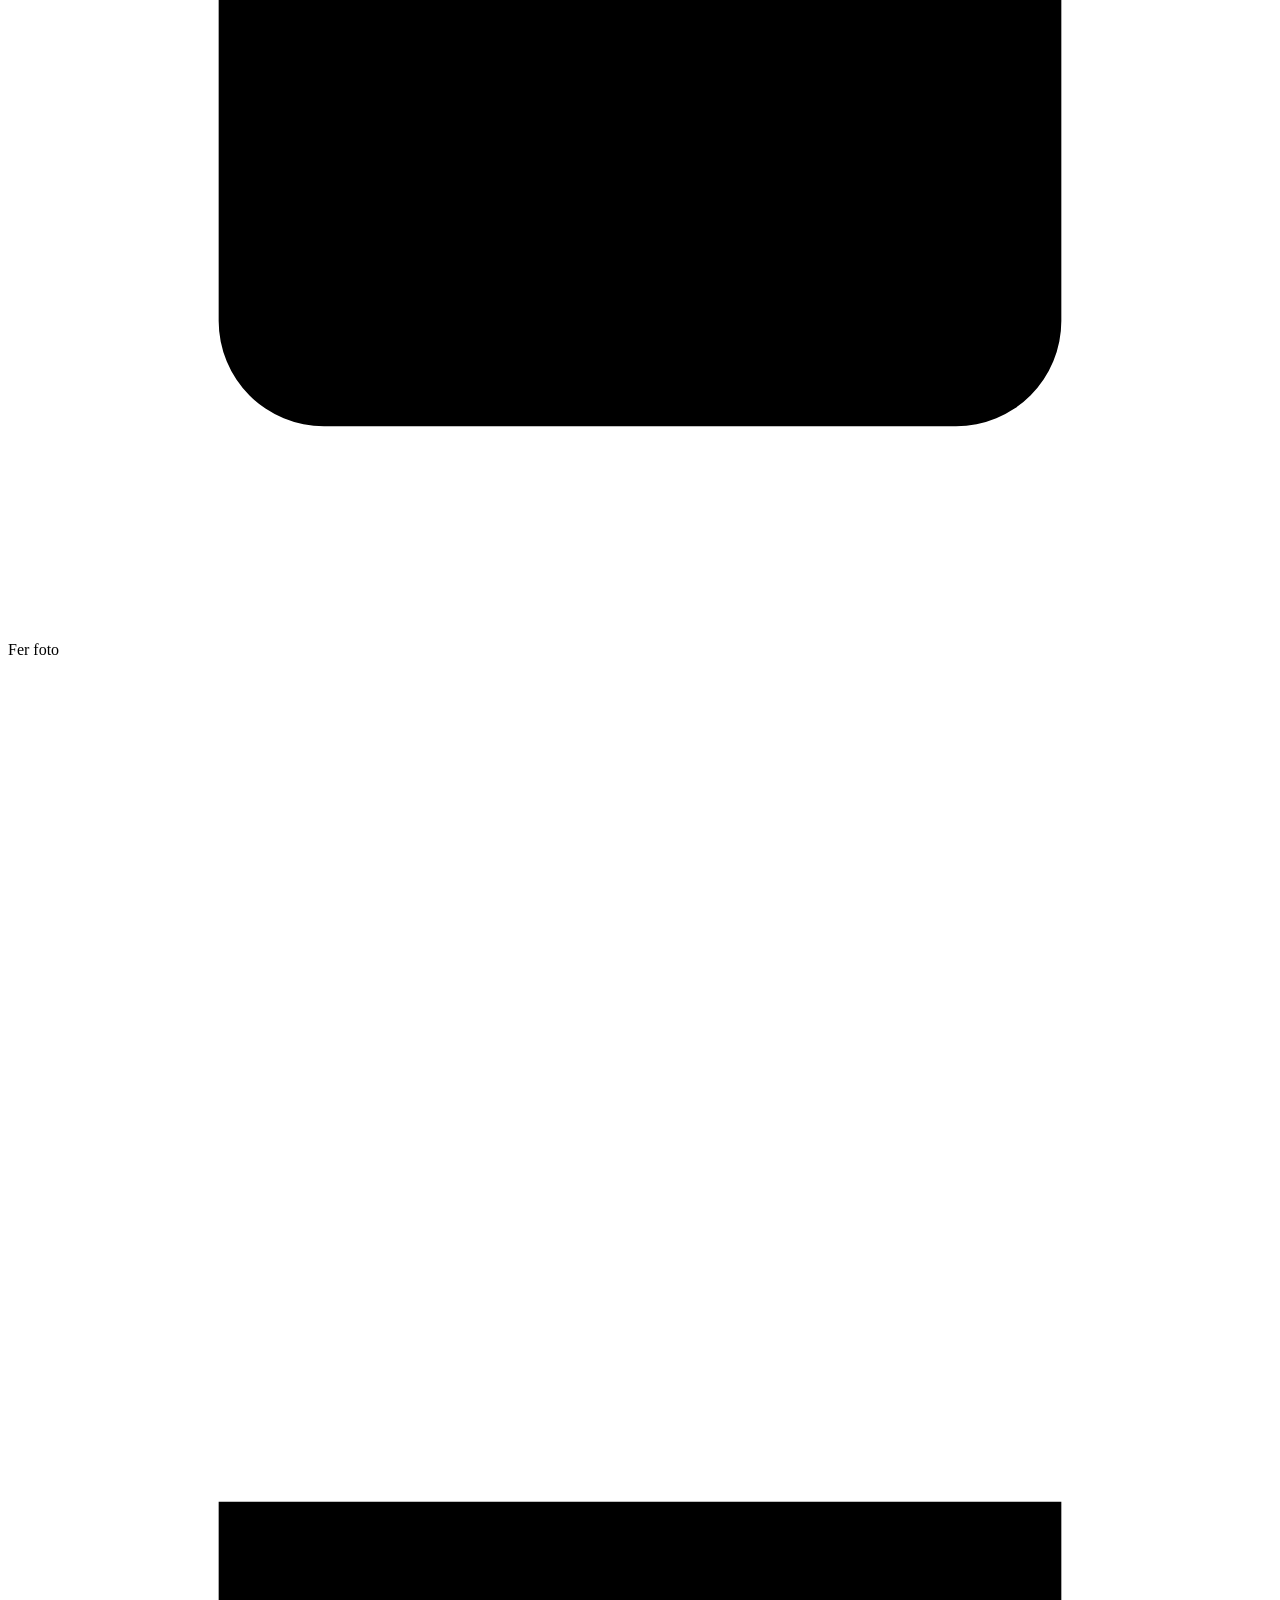
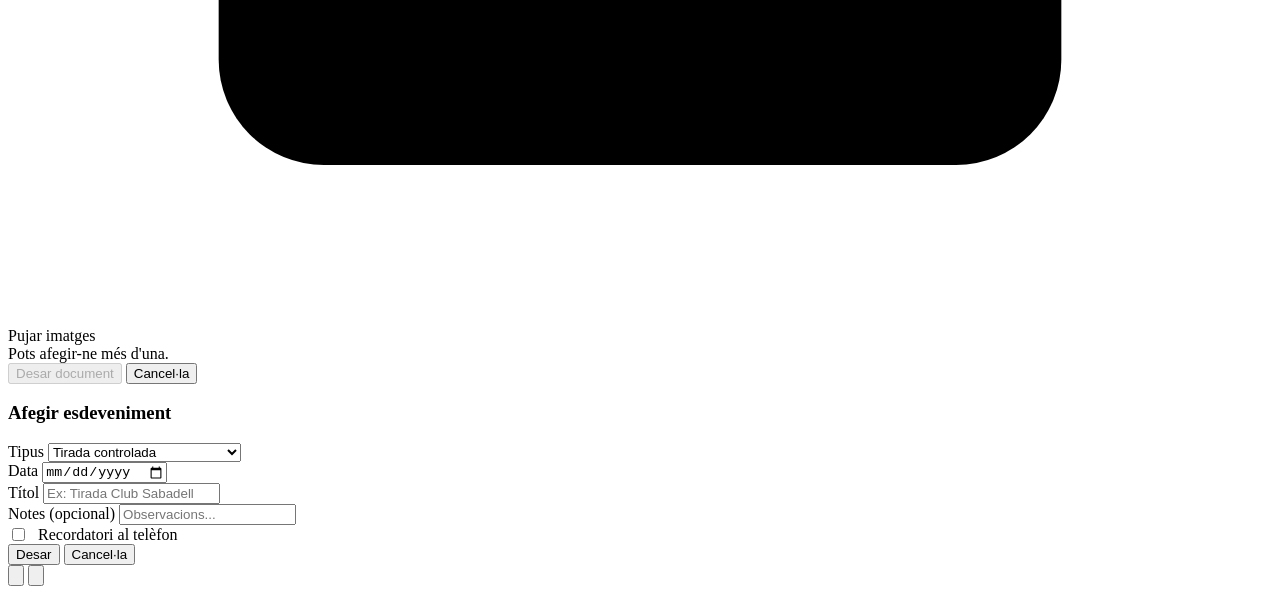
==== commit 4a0457d7: "Add files via upload" ====
--- a/index.html
+++ b/index.html
@@ -5,446 +5,14 @@
 <meta name="viewport" content="width=device-width, initial-scale=1, viewport-fit=cover">
 <meta name="apple-mobile-web-app-capable" content="yes">
 <meta name="apple-mobile-web-app-status-bar-style" content="black-translucent">
-<meta name="mobile-web-app-capable" content="yes">
-<title>Polígon — Cartera del Tirador</title>
 <meta name="theme-color" content="#10141a">
-<meta name="application-name" content="Cartera del Tirador">
-<meta name="apple-mobile-web-app-title" content="Cartera del Tirador">
+<title>Cartera del Tirador</title>
 <link rel="manifest" href="./manifest.json">
 <link rel="apple-touch-icon" href="./icons/icon-180.png">
 <link rel="icon" type="image/png" sizes="192x192" href="./icons/icon-192.png">
-
 <link rel="preconnect" href="https://fonts.googleapis.com">
 <link href="https://fonts.googleapis.com/css2?family=Inter:wght@400;500;600;700&family=JetBrains+Mono:wght@400;500;700;800&display=swap" rel="stylesheet">
-<style>
-  :root {
-    --bg: #10141a;
-    --surface: #1a2029;
-    --surface-2: #232b35;
-    --border: #2c3540;
-    --text: #eef1f4;
-    --text-dim: #8b97a3;
-    --accent: #ff6a2b;
-    --accent-dim: #b8501f;
-    --ok: #4fae7c;
-    --danger: #e2544a;
-    --shadow: rgba(0,0,0,0.35);
-    color-scheme: dark;
-  }
-  :root:not([data-theme="dark"]) {
-    /* placeholder, overridden by media query below when in auto/light */
-  }
-  @media (prefers-color-scheme: light) {
-    :root:not([data-theme="dark"]) {
-      --bg: #f2f3f5;
-      --surface: #ffffff;
-      --surface-2: #eceef1;
-      --border: #dcdfe3;
-      --text: #161a1f;
-      --text-dim: #5c6570;
-      --accent: #e85f26;
-      --accent-dim: #c94f1c;
-      --shadow: rgba(20,20,20,0.10);
-      color-scheme: light;
-    }
-  }
-  :root[data-theme="light"] {
-    --bg: #f2f3f5;
-    --surface: #ffffff;
-    --surface-2: #eceef1;
-    --border: #dcdfe3;
-    --text: #161a1f;
-    --text-dim: #5c6570;
-    --accent: #e85f26;
-    --accent-dim: #c94f1c;
-    --shadow: rgba(20,20,20,0.10);
-    color-scheme: light;
-  }
-
-  * { box-sizing: border-box; -webkit-tap-highlight-color: transparent; }
-  html, body {
-    height: 100%;
-    margin: 0;
-  }
-  html { scroll-padding-top: env(safe-area-inset-top, 0px); }
-  body {
-    background: var(--bg);
-    color: var(--text);
-    font-family: 'Inter', -apple-system, BlinkMacSystemFont, 'Segoe UI', sans-serif;
-    padding-top: env(safe-area-inset-top, 0px);
-    padding-bottom: env(safe-area-inset-bottom, 0px);
-    overflow-x: hidden;
-  }
-  .mono { font-family: 'JetBrains Mono', ui-monospace, SFMono-Regular, Menlo, monospace; }
-
-  #app {
-    display: flex;
-    flex-direction: column;
-    height: 100vh;
-    height: 100dvh;
-    max-width: 560px;
-    margin: 0 auto;
-    position: relative;
-  }
-
-  header.top {
-    padding: 18px 20px 14px;
-    display: flex;
-    align-items: baseline;
-    justify-content: space-between;
-    border-bottom: 1px solid var(--border);
-    flex-shrink: 0;
-  }
-  header.top .brand {
-    display: flex;
-    align-items: baseline;
-    gap: 10px;
-  }
-  header.top .brand .dot {
-    width: 9px; height: 9px; border-radius: 50%;
-    background: var(--accent);
-    display: inline-block;
-    transform: translateY(-1px);
-  }
-  header.top h1 {
-    font-size: 17px;
-    font-weight: 700;
-    margin: 0;
-    letter-spacing: -0.01em;
-  }
-  header.top .sub {
-    font-size: 12px;
-    color: var(--text-dim);
-    font-family: 'JetBrains Mono', monospace;
-  }
-
-  main {
-    flex: 1;
-    overflow-y: auto;
-    padding: 16px 16px calc(88px + env(safe-area-inset-bottom, 0px));
-    overflow-x: auto;
-  }
-
-  section.view { display: none; animation: fade .18s ease; }
-  section.view.active { display: block; }
-  @keyframes fade { from { opacity: 0; } to { opacity: 1; } }
-
-  /* ---- Nav ---- */
-  nav.tabbar {
-    position: fixed;
-    bottom: 0; left: 0; right: 0;
-    max-width: 560px;
-    margin: 0 auto;
-    background: var(--surface);
-    border-top: 1px solid var(--border);
-    display: flex;
-    padding: 8px 10px calc(10px + env(safe-area-inset-bottom, 0px));
-    gap: 4px;
-    z-index: 20;
-  }
-  nav.tabbar button {
-    flex: 1;
-    background: none;
-    border: none;
-    color: var(--text-dim);
-    display: flex;
-    flex-direction: column;
-    align-items: center;
-    gap: 4px;
-    padding: 6px 4px;
-    border-radius: 12px;
-    font-family: inherit;
-    font-size: 11px;
-    font-weight: 600;
-    cursor: pointer;
-  }
-  nav.tabbar button svg { width: 21px; height: 21px; stroke: var(--text-dim); fill: none; stroke-width: 1.8; }
-  nav.tabbar button.active { color: var(--accent); }
-  nav.tabbar button.active svg { stroke: var(--accent); }
-
-  /* ---- Section headers ---- */
-  .section-head {
-    display: flex;
-    align-items: center;
-    justify-content: space-between;
-    margin: 4px 2px 14px;
-  }
-  .section-head h2 {
-    font-size: 22px;
-    margin: 0;
-    font-weight: 700;
-    letter-spacing: -0.01em;
-  }
-
-  /* ---- Category filter chips ---- */
-  .chips { display: flex; gap: 8px; overflow-x: auto; padding: 2px 2px 16px; }
-  .chips::-webkit-scrollbar { display: none; }
-  .chip {
-    flex-shrink: 0;
-    padding: 7px 14px;
-    border-radius: 999px;
-    border: 1px solid var(--border);
-    background: var(--surface);
-    color: var(--text-dim);
-    font-size: 12.5px;
-    font-weight: 600;
-    cursor: pointer;
-    white-space: nowrap;
-  }
-  .chip.active { background: var(--accent); border-color: var(--accent); color: #16110c; }
-
-  /* ---- Document cards ---- */
-  .doc-grid {
-    display: grid;
-    grid-template-columns: 1fr 1fr;
-    gap: 12px;
-  }
-  .doc-card {
-    background: var(--surface);
-    border: 1px solid var(--border);
-    border-radius: 16px;
-    overflow: hidden;
-    cursor: pointer;
-    display: flex;
-    flex-direction: column;
-    position: relative;
-  }
-  .doc-card .thumb {
-    aspect-ratio: 4/3;
-    background: var(--surface-2);
-    display: flex;
-    align-items: center;
-    justify-content: center;
-    overflow: hidden;
-  }
-  .doc-card .thumb img { width: 100%; height: 100%; object-fit: cover; display: block; }
-  .doc-card .thumb svg { width: 30px; height: 30px; stroke: var(--text-dim); fill: none; stroke-width: 1.5; }
-  .doc-card .meta { padding: 10px 12px 12px; }
-  .doc-card .cat {
-    font-size: 10.5px;
-    font-weight: 700;
-    text-transform: uppercase;
-    letter-spacing: 0.04em;
-    color: var(--accent);
-    margin-bottom: 3px;
-    display: block;
-  }
-  .doc-card .title {
-    font-size: 13.5px;
-    font-weight: 600;
-    line-height: 1.25;
-    display: block;
-    overflow: hidden;
-    text-overflow: ellipsis;
-    white-space: nowrap;
-  }
-
-  .empty-state {
-    text-align: center;
-    padding: 60px 24px;
-    color: var(--text-dim);
-  }
-  .empty-state svg { width: 44px; height: 44px; stroke: var(--text-dim); fill: none; stroke-width: 1.3; margin-bottom: 14px; }
-  .empty-state p { font-size: 14px; line-height: 1.5; margin: 0 auto; max-width: 260px; }
-
-  .fab {
-    position: fixed;
-    right: calc(50% - 280px + 20px);
-    bottom: calc(96px + env(safe-area-inset-bottom, 0px));
-    width: 54px; height: 54px;
-    border-radius: 50%;
-    background: var(--accent);
-    border: none;
-    display: flex; align-items: center; justify-content: center;
-    box-shadow: 0 8px 20px var(--shadow);
-    cursor: pointer;
-    z-index: 15;
-  }
-  @media (max-width: 560px) {
-    .fab { right: 20px; }
-  }
-  .fab svg { width: 24px; height: 24px; stroke: #16110c; stroke-width: 2.2; fill: none; }
-
-  /* ---- Modal / sheet ---- */
-  .overlay {
-    position: fixed; inset: 0;
-    background: rgba(6,8,10,0.6);
-    display: none;
-    align-items: flex-end;
-    z-index: 50;
-    max-width: 560px;
-    margin: 0 auto;
-  }
-  .overlay.show { display: flex; }
-  .sheet {
-    background: var(--surface);
-    width: 100%;
-    border-radius: 20px 20px 0 0;
-    padding: 20px 20px calc(24px + env(safe-area-inset-bottom, 0px));
-    max-height: 86vh;
-    overflow-y: auto;
-    border-top: 1px solid var(--border);
-  }
-  .sheet-handle { width: 36px; height: 4px; background: var(--border); border-radius: 3px; margin: 0 auto 16px; }
-  .sheet h3 { margin: 0 0 16px; font-size: 17px; font-weight: 700; }
-  .field { margin-bottom: 14px; }
-  .field label { display: block; font-size: 12px; font-weight: 600; color: var(--text-dim); margin-bottom: 6px; }
-  .field input[type="text"], .field select {
-    width: 100%;
-    background: var(--surface-2);
-    border: 1px solid var(--border);
-    border-radius: 10px;
-    padding: 11px 12px;
-    color: var(--text);
-    font-family: inherit;
-    font-size: 14.5px;
-  }
-  .field select { appearance: none; }
-  .capture-row { display: flex; gap: 10px; }
-  .capture-btn {
-    flex: 1;
-    background: var(--surface-2);
-    border: 1px dashed var(--border);
-    border-radius: 12px;
-    padding: 16px 10px;
-    display: flex; flex-direction: column; align-items: center; gap: 6px;
-    color: var(--text-dim);
-    font-size: 12px;
-    font-weight: 600;
-    cursor: pointer;
-  }
-  .capture-btn svg { width: 22px; height: 22px; stroke: var(--text-dim); fill: none; stroke-width: 1.6; }
-  .preview-strip { display: flex; gap: 10px; overflow-x: auto; padding: 2px 2px 6px; margin-bottom: 2px; }
-  .preview-strip::-webkit-scrollbar { display: none; }
-  .preview-thumb { position: relative; flex-shrink: 0; width: 84px; height: 84px; border-radius: 12px; overflow: hidden; background: var(--surface-2); }
-  .preview-thumb img { width: 100%; height: 100%; object-fit: cover; display: block; }
-  .preview-thumb button {
-    position: absolute; top: 4px; right: 4px;
-    background: rgba(0,0,0,0.6);
-    border: none; color: #fff;
-    width: 22px; height: 22px; border-radius: 50%;
-    display: flex; align-items: center; justify-content: center;
-    cursor: pointer;
-    font-size: 13px; line-height: 1;
-  }
-  .field-hint { font-size: 11.5px; color: var(--text-dim); margin: 6px 2px 0; }
-  .btn-primary {
-    width: 100%;
-    background: var(--accent);
-    color: #16110c;
-    border: none;
-    padding: 14px;
-    border-radius: 12px;
-    font-family: inherit;
-    font-size: 14.5px;
-    font-weight: 700;
-    cursor: pointer;
-    margin-top: 4px;
-  }
-  .btn-primary:disabled { opacity: 0.45; }
-  .btn-secondary {
-    width: 100%;
-    background: transparent;
-    color: var(--text-dim);
-    border: 1px solid var(--border);
-    padding: 12px;
-    border-radius: 12px;
-    font-family: inherit;
-    font-size: 13.5px;
-    font-weight: 600;
-    cursor: pointer;
-    margin-top: 8px;
-  }
-
-  /* ---- Viewer ---- */
-  .viewer {
-    position: fixed; inset: 0;
-    background: #000;
-    display: none;
-    flex-direction: column;
-    z-index: 60;
-    max-width: 560px;
-    margin: 0 auto;
-    padding-top: env(safe-area-inset-top, 0px);
-    padding-bottom: env(safe-area-inset-bottom, 0px);
-  }
-  .viewer.show { display: flex; }
-  .viewer-top {
-    display: flex; align-items: center; justify-content: space-between;
-    padding: 14px 16px;
-  }
-  .viewer-top button {
-    background: rgba(255,255,255,0.1);
-    border: none; color: #fff;
-    width: 34px; height: 34px; border-radius: 50%;
-    display: flex; align-items: center; justify-content: center;
-    cursor: pointer;
-  }
-  .viewer-top button svg { width: 18px; height: 18px; stroke: #fff; fill: none; stroke-width: 2; }
-  .viewer-body { flex: 1; overflow: hidden; position: relative; }
-  .viewer-gallery {
-    display: flex;
-    height: 100%;
-    overflow-x: auto;
-    scroll-snap-type: x mandatory;
-    -webkit-overflow-scrolling: touch;
-  }
-  .viewer-gallery::-webkit-scrollbar { display: none; }
-  .viewer-slide {
-    flex: 0 0 100%;
-    scroll-snap-align: center;
-    display: flex; align-items: center; justify-content: center;
-    position: relative;
-    padding: 0 12px;
-  }
-  .viewer-slide img { max-width: 100%; max-height: 100%; object-fit: contain; border-radius: 8px; }
-  .viewer-slide .rmImg {
-    position: absolute; top: 10px; right: 22px;
-    background: rgba(0,0,0,0.55); border: none; color: #fff;
-    width: 30px; height: 30px; border-radius: 50%;
-    display: flex; align-items: center; justify-content: center; cursor: pointer;
-  }
-  .viewer-dots { display: flex; justify-content: center; gap: 6px; padding-top: 10px; }
-  .viewer-dots span { width: 6px; height: 6px; border-radius: 50%; background: rgba(255,255,255,0.3); }
-  .viewer-dots span.on { background: var(--accent); }
-  .viewer-foot { padding: 6px 22px calc(20px + env(safe-area-inset-bottom, 0px)); }
-  .viewer-foot .cat { color: var(--accent); font-size: 11px; font-weight: 700; text-transform: uppercase; letter-spacing: 0.04em; }
-  .viewer-foot .title { color: #fff; font-size: 16px; font-weight: 700; margin: 3px 0 14px; }
-
-  /* ---- More view ---- */
-  .card { background: var(--surface); border: 1px solid var(--border); border-radius: 16px; padding: 18px; margin-bottom: 14px; }
-  .roadmap-item { display: flex; gap: 12px; align-items: flex-start; padding: 10px 0; border-bottom: 1px solid var(--border); }
-  .roadmap-item:last-child { border-bottom: none; }
-  .roadmap-item .rdot { width: 8px; height: 8px; border-radius: 50%; background: var(--border); margin-top: 6px; flex-shrink: 0; }
-  .roadmap-item .rt { font-size: 14px; font-weight: 600; }
-  .roadmap-item .rd { font-size: 12.5px; color: var(--text-dim); margin-top: 2px; line-height: 1.4; }
-  .theme-row { display: flex; gap: 8px; }
-  .theme-btn {
-    flex: 1; padding: 10px; border-radius: 10px; border: 1px solid var(--border);
-    background: var(--surface-2); color: var(--text-dim); font-family: inherit; font-size: 12.5px; font-weight: 600; cursor: pointer;
-  }
-  .theme-btn.active { border-color: var(--accent); color: var(--accent); }
-
-  .toast {
-    position: fixed;
-    bottom: calc(100px + env(safe-area-inset-bottom, 0px));
-    left: 50%;
-    transform: translateX(-50%) translateY(8px);
-    background: var(--surface-2);
-    border: 1px solid var(--border);
-    color: var(--text);
-    padding: 11px 18px;
-    border-radius: 999px;
-    font-size: 13px;
-    font-weight: 600;
-    opacity: 0;
-    pointer-events: none;
-    transition: opacity .2s, transform .2s;
-    z-index: 80;
-    white-space: nowrap;
-  }
-  .toast.show { opacity: 1; transform: translateX(-50%) translateY(0); }
-</style>
+<link rel="stylesheet" href="./css/styles.css">
 </head>
 <body>
 <div id="app">
@@ -454,38 +22,69 @@
     <span class="sub" id="clock">--:--</span>
   </header>
 
+  <div id="alerta-obligatoria" class="alerta-caducitat">
+    ⚠️ ATENCIÓ: No s'ha detectat cap tirada oficial/controlada en els últims 12 mesos. Risc de pèrdua de llicència!
+  </div>
+
   <main>
 
-    <!-- DOCUMENTS -->
+    <!-- ============ DOCUMENTS ============ -->
     <section class="view active" id="view-docs">
       <div class="section-head"><h2>Documents</h2></div>
       <div class="chips" id="chips"></div>
       <div id="docGridWrap"></div>
     </section>
 
-    <!-- MORE -->
+    <!-- ============ CALENDARI ============ -->
+    <section class="view" id="view-calendar">
+      <div class="section-head">
+        <h2>Calendari</h2>
+        <button class="btn-primary" id="addEventBtn" style="width:auto; padding:8px 14px; font-size:13px;">+ Afegir</button>
+      </div>
+
+      <div class="card" style="padding:14px;">
+        <div style="display:flex; justify-content:space-between; align-items:center; margin-bottom:10px;">
+          <button id="prevMonth" class="theme-btn" style="flex:0 0 40px;">‹</button>
+          <div id="monthLabel" style="font-weight:700; font-size:15px;"></div>
+          <button id="nextMonth" class="theme-btn" style="flex:0 0 40px;">›</button>
+        </div>
+        <div id="calendarGrid" class="cal-grid"></div>
+      </div>
+
+      <div class="cal-legend">
+        <span><i style="background:#1e90ff"></i>Controlada</span>
+        <span><i style="background:#2ed573"></i>Oficial</span>
+        <span><i style="background:#9b5de5"></i>Categoria</span>
+        <span><i style="background:#f15bb5"></i>Avís</span>
+      </div>
+
+      <div class="section-head"><h2 style="font-size:16px;">Pròxims esdeveniments</h2></div>
+      <div id="upcomingList"></div>
+
+      <div class="section-head"><h2 style="font-size:16px;">Historial</h2></div>
+      <div id="historyList"></div>
+    </section>
+
+    <!-- ============ MÉS ============ -->
     <section class="view" id="view-more">
       <div class="section-head"><h2>Més</h2></div>
 
       <div class="card">
-        <div class="roadmap-item">
-          <div class="rdot"></div>
-          <div>
-            <div class="rt">Registre de puntuacions</div>
-            <div class="rd">Anotar sèries de tir de precisió i seguir-ne l'evolució. Encara no disponible.</div>
-          </div>
-        </div>
-        <div class="roadmap-item">
-          <div class="rdot"></div>
-          <div>
-            <div class="rt">Calculadora IPSC</div>
-            <div class="rd">Càlcul de factor (hit factor) i puntuació per partida. Encara no disponible.</div>
-          </div>
-        </div>
-      </div>
-
-      <div class="card">
-        <div style="font-size:13.5px; font-weight:700; margin-bottom:10px;">Aparença</div>
+        <div class="card-title">Carpeta de desament</div>
+        <div id="folderStatus" class="card-text">Cap carpeta configurada. Les imatges es desaran a Baixades per defecte.</div>
+        <button class="btn-primary" id="pickFolderBtn">Triar carpeta</button>
+        <button class="btn-secondary" id="clearFolderBtn">Treure carpeta</button>
+      </div>
+
+      <div class="card">
+        <div class="card-title">Recordatoris</div>
+        <div id="notifStatus" class="card-text">Permís de notificacions no sol·licitat.</div>
+        <button class="btn-primary" id="askNotifBtn">Activar notificacions</button>
+        <button class="btn-secondary" id="testNotifBtn">Prova de notificació</button>
+      </div>
+
+      <div class="card">
+        <div class="card-title">Aparença</div>
         <div class="theme-row">
           <button class="theme-btn" data-theme="auto">Auto</button>
           <button class="theme-btn" data-theme="dark">Fosc</button>
@@ -494,25 +93,17 @@
       </div>
 
       <div class="card">
-        <div style="font-size:13.5px; font-weight:700; margin-bottom:6px;">Fitxers a Fitxers/Baixades</div>
-        <div style="font-size:12.5px; color:var(--text-dim); line-height:1.5; margin-bottom:4px;">
-          Cada vegada que afegeixes un document, la imatge es desa automàticament també com a fitxer independent a la carpeta de Baixades (dins l'app Fitxers del mòbil) — no només dins la cartera. Aquesta és la còpia que perdura encara que el navegador esborri les seves pròpies dades.
-        </div>
-        <div style="font-size:11.5px; color:var(--text-dim); margin-bottom:4px;">
-          Consell: a Ajustos → Safari → Baixades, tria una carpeta fixa (per exemple una carpeta "Tirador" dins iCloud Drive) perquè totes les imatges quedin sempre juntes i les puguis obrir des de Fitxers sense passar per l'app.
-        </div>
-        <div id="storageStatus" style="font-size:11.5px; color:var(--text-dim); margin-bottom:12px;"></div>
-        <button class="btn-primary" id="exportBtn">Exporta còpia de tot (un sol fitxer)</button>
-        <button class="btn-secondary" id="importBtn">Importa des d'una còpia</button>
+        <div class="card-title">Còpia de seguretat</div>
+        <div class="card-text">Exporta tots els documents i esdeveniments en un sol fitxer JSON.</div>
+        <button class="btn-primary" id="exportBtn">Exporta còpia</button>
+        <button class="btn-secondary" id="importBtn">Importa còpia</button>
         <input type="file" accept="application/json,.json" id="importFile" style="display:none;">
       </div>
 
       <div class="card">
-        <div style="font-size:13.5px; font-weight:700; margin-bottom:6px;">Les teves dades</div>
-        <div style="font-size:12.5px; color:var(--text-dim); line-height:1.5; margin-bottom:12px;">
-          La cartera dins l'app viu al navegador d'aquest dispositiu i ningú més hi té accés. Com que cada imatge també es desa com a fitxer real a Fitxers en el moment d'afegir-la, encara que la cartera de l'app es buidés algun dia, les imatges originals seguirien existint a Fitxers — pots tornar-les a afegir des d'allà amb "Pujar imatges".
-        </div>
-        <button class="btn-secondary" id="wipeBtn" style="color:var(--danger); border-color:var(--danger);">Esborrar tots els documents</button>
+        <div class="card-title">Zona de perill</div>
+        <div class="card-text">Esborrar tots els documents i esdeveniments d'aquest dispositiu.</div>
+        <button class="btn-secondary" id="wipeBtn" style="color:var(--danger); border-color:var(--danger);">Esborrar tot</button>
       </div>
     </section>
 
@@ -522,6 +113,10 @@
     <button class="tab-btn active" data-view="docs">
       <svg viewBox="0 0 24 24"><path d="M4 5.5C4 4.67 4.67 4 5.5 4H15l5 5v9.5c0 .83-.67 1.5-1.5 1.5h-14C3.67 20 3 19.33 3 18.5v-13z"/><path d="M14 4v5h5"/></svg>
       Documents
+    </button>
+    <button class="tab-btn" data-view="calendar">
+      <svg viewBox="0 0 24 24"><rect x="3" y="5" width="18" height="16" rx="2"/><path d="M3 10h18M8 3v4M16 3v4"/></svg>
+      Calendari
     </button>
     <button class="tab-btn" data-view="more">
       <svg viewBox="0 0 24 24"><circle cx="5" cy="12" r="1.4"/><circle cx="12" cy="12" r="1.4"/><circle cx="19" cy="12" r="1.4"/></svg>
@@ -533,12 +128,11 @@
     <svg viewBox="0 0 24 24"><path d="M12 5v14M5 12h14"/></svg>
   </button>
 
-  <!-- Add document sheet -->
+  <!-- Overlay: afegir document -->
   <div class="overlay" id="addOverlay">
     <div class="sheet">
       <div class="sheet-handle"></div>
       <h3>Afegir document</h3>
-
       <div class="field">
         <label>Categoria</label>
         <select id="fCategory">
@@ -548,13 +142,11 @@
           <option value="Altres">Altres</option>
         </select>
       </div>
-
       <div class="field">
         <label>Títol</label>
         <input type="text" id="fTitle" placeholder="Ex: Guia Beretta 92FS">
       </div>
-
-      <div class="field" id="captureField">
+      <div class="field">
         <label>Imatges</label>
         <div id="previewWrap"></div>
         <div class="capture-row">
@@ -569,23 +161,61 @@
             <input type="file" accept="image/*" multiple id="fileUpload" style="display:none;">
           </label>
         </div>
-        <div class="field-hint">Pots afegir-ne més d'una — útil per a guies d'arma amb diverses pàgines.</div>
-      </div>
-
+        <div class="field-hint">Pots afegir-ne més d'una.</div>
+      </div>
       <button class="btn-primary" id="saveDocBtn" disabled>Desar document</button>
       <button class="btn-secondary" id="cancelDocBtn">Cancel·la</button>
     </div>
   </div>
 
-  <!-- Fullscreen viewer -->
+  <!-- Overlay: afegir/editar esdeveniment -->
+  <div class="overlay" id="eventOverlay">
+    <div class="sheet">
+      <div class="sheet-handle"></div>
+      <h3 id="eventSheetTitle">Afegir esdeveniment</h3>
+      <div class="field">
+        <label>Tipus</label>
+        <select id="evType">
+          <option value="controlada">Tirada controlada</option>
+          <option value="oficial">Tirada oficial</option>
+          <option value="categoria">Tirada per pujar de categoria</option>
+          <option value="avis">Avís / tirada programada</option>
+        </select>
+      </div>
+      <div class="field">
+        <label>Data</label>
+        <input type="date" id="evDate" required>
+      </div>
+      <div class="field">
+        <label>Títol</label>
+        <input type="text" id="evTitle" placeholder="Ex: Tirada Club Sabadell">
+      </div>
+      <div class="field">
+        <label>Notes (opcional)</label>
+        <input type="text" id="evNotes" placeholder="Observacions...">
+      </div>
+      <div class="field" style="display:flex; align-items:center; gap:10px;">
+        <input type="checkbox" id="evReminder" style="width:auto;">
+        <label for="evReminder" style="margin:0;">Recordatori al telèfon</label>
+      </div>
+      <div class="field" id="reminderDaysField" style="display:none;">
+        <label>Dies d'antelació</label>
+        <input type="number" id="evReminderDays" value="3" min="0" max="30">
+      </div>
+      <button class="btn-primary" id="saveEventBtn">Desar</button>
+      <button class="btn-secondary" id="icsEventBtn" style="display:none;">Afegir al calendari del telèfon</button>
+      <button class="btn-secondary" id="deleteEventBtn" style="display:none; color:var(--danger); border-color:var(--danger);">Esborrar esdeveniment</button>
+      <button class="btn-secondary" id="cancelEventBtn">Cancel·la</button>
+    </div>
+  </div>
+
+  <!-- Viewer -->
   <div class="viewer" id="viewer">
     <div class="viewer-top">
       <button id="viewerClose"><svg viewBox="0 0 24 24"><path d="M6 6l12 12M18 6L6 18"/></svg></button>
       <button id="viewerDelete"><svg viewBox="0 0 24 24" stroke="#e2544a"><path d="M4 7h16M9 7V5a1 1 0 0 1 1-1h4a1 1 0 0 1 1 1v2M6 7l1 13a2 2 0 0 0 2 2h6a2 2 0 0 0 2-2l1-13"/></svg></button>
     </div>
-    <div class="viewer-body">
-      <div class="viewer-gallery" id="viewerGallery"></div>
-    </div>
+    <div class="viewer-body"><div class="viewer-gallery" id="viewerGallery"></div></div>
     <div class="viewer-dots" id="viewerDots"></div>
     <div class="viewer-foot">
       <div class="cat" id="viewerCat"></div>
@@ -596,543 +226,14 @@
   <div class="toast" id="toast"></div>
 </div>
 
-<script>
-(function(){
-  "use strict";
-
-  /* ---------------- Theme ---------------- */
-  var savedTheme = localStorage.getItem('tt_theme') || 'auto';
-  function applyTheme(t){
-    if (t === 'auto') document.documentElement.removeAttribute('data-theme');
-    else document.documentElement.setAttribute('data-theme', t);
-    document.querySelectorAll('.theme-btn').forEach(function(b){
-      b.classList.toggle('active', b.dataset.theme === t);
-    });
-  }
-  applyTheme(savedTheme);
-  document.querySelectorAll('.theme-btn').forEach(function(b){
-    b.addEventListener('click', function(){
-      savedTheme = b.dataset.theme;
-      localStorage.setItem('tt_theme', savedTheme);
-      applyTheme(savedTheme);
-    });
-  });
-
-  /* ---------------- Clock ---------------- */
-  function tickClock(){
-    var d = new Date();
-    var hh = String(d.getHours()).padStart(2,'0');
-    var mm = String(d.getMinutes()).padStart(2,'0');
-    document.getElementById('clock').textContent = hh + ':' + mm;
-  }
-  tickClock(); setInterval(tickClock, 15000);
-
-  /* ---------------- Toast ---------------- */
-  var toastEl = document.getElementById('toast');
-  var toastTimer = null;
-  function toast(msg){
-    toastEl.textContent = msg;
-    toastEl.classList.add('show');
-    clearTimeout(toastTimer);
-    toastTimer = setTimeout(function(){ toastEl.classList.remove('show'); }, 2200);
-  }
-
-  /* ---------------- Tabs ---------------- */
-  var tabBtns = document.querySelectorAll('.tab-btn');
-  var views = { docs: document.getElementById('view-docs'), more: document.getElementById('view-more') };
-  tabBtns.forEach(function(btn){
-    btn.addEventListener('click', function(){
-      tabBtns.forEach(function(b){ b.classList.remove('active'); });
-      btn.classList.add('active');
-      Object.keys(views).forEach(function(k){ views[k].classList.toggle('active', k === btn.dataset.view); });
-      document.getElementById('fabAdd').style.display = (btn.dataset.view === 'docs') ? 'flex' : 'none';
-    });
-  });
-
-  /* ---------------- IndexedDB (documents) ---------------- */
-  var DB_NAME = 'tirador_wallet';
-  var STORE = 'documents';
-  var dbPromise = new Promise(function(resolve, reject){
-    try {
-      var req = indexedDB.open(DB_NAME, 1);
-      req.onupgradeneeded = function(e){
-        var db = e.target.result;
-        if (!db.objectStoreNames.contains(STORE)){
-          var os = db.createObjectStore(STORE, { keyPath: 'id' });
-          os.createIndex('category', 'category', { unique: false });
-        }
-      };
-      req.onsuccess = function(e){ resolve(e.target.result); };
-      req.onerror = function(e){ reject(e); };
-    } catch(err){ reject(err); }
-  });
-
-  function dbAll(){
-    return dbPromise.then(function(db){
-      return new Promise(function(resolve, reject){
-        try {
-          var tx = db.transaction(STORE, 'readonly');
-          var os = tx.objectStore(STORE);
-          var req = os.getAll();
-          req.onsuccess = function(){ resolve(req.result || []); };
-          req.onerror = function(e){ reject(e); };
-        } catch(err){ reject(err); }
-      });
-    }).catch(function(err){ console.error('dbAll error', err); return []; });
-  }
-  function dbPut(doc){
-    return dbPromise.then(function(db){
-      return new Promise(function(resolve, reject){
-        try {
-          var tx;
-          try { tx = db.transaction(STORE, 'readwrite', { durability: 'strict' }); }
-          catch(e){ tx = db.transaction(STORE, 'readwrite'); }
-          tx.objectStore(STORE).put(doc);
-          tx.oncomplete = function(){ resolve(true); };
-          tx.onerror = function(e){ reject(e); };
-        } catch(err){ reject(err); }
-      });
-    }).catch(function(err){ console.error('dbPut error', err); return false; });
-  }
-  function dbDelete(id){
-    return dbPromise.then(function(db){
-      return new Promise(function(resolve, reject){
-        try {
-          var tx;
-          try { tx = db.transaction(STORE, 'readwrite', { durability: 'strict' }); }
-          catch(e){ tx = db.transaction(STORE, 'readwrite'); }
-          tx.objectStore(STORE).delete(id);
-          tx.oncomplete = function(){ resolve(true); };
-          tx.onerror = function(e){ reject(e); };
-        } catch(err){ reject(err); }
-      });
-    }).catch(function(err){ console.error('dbDelete error', err); return false; });
-  }
-  function dbClear(){
-    return dbPromise.then(function(db){
-      return new Promise(function(resolve, reject){
-        try {
-          var tx;
-          try { tx = db.transaction(STORE, 'readwrite', { durability: 'strict' }); }
-          catch(e){ tx = db.transaction(STORE, 'readwrite'); }
-          tx.objectStore(STORE).clear();
-          tx.oncomplete = function(){ resolve(true); };
-          tx.onerror = function(e){ reject(e); };
-        } catch(err){ reject(err); }
-      });
-    }).catch(function(err){ console.error('dbClear error', err); return false; });
-  }
-
-  function dbGet(id){
-    return dbPromise.then(function(db){
-      return new Promise(function(resolve, reject){
-        try {
-          var tx = db.transaction(STORE, 'readonly');
-          var req = tx.objectStore(STORE).get(id);
-          req.onsuccess = function(){ resolve(req.result || null); };
-          req.onerror = function(e){ reject(e); };
-        } catch(err){ reject(err); }
-      });
-    }).catch(function(err){ console.error('dbGet error', err); return null; });
-  }
-
-  var CATS = {
-    'Llicència': { label: 'Llicència federativa' },
-    'Soci': { label: 'Targeta de soci' },
-    'Arma': { label: "Guia d'arma" },
-    'Altres': { label: 'Altres' }
-  };
-  var activeFilter = 'Tots';
-  var docCache = [];
-
-  var docIcon = '<svg viewBox="0 0 24 24"><path d="M4 5.5C4 4.67 4.67 4 5.5 4H15l5 5v9.5c0 .83-.67 1.5-1.5 1.5h-14C3.67 20 3 19.33 3 18.5v-13z"/><path d="M14 4v5h5"/></svg>';
-
-  function docImages(d){
-    if (Array.isArray(d.images) && d.images.length) return d.images;
-    if (d.image) return [d.image];
-    return [];
-  }
-
-  function renderChips(){
-    var wrap = document.getElementById('chips');
-    var cats = ['Tots'].concat(Object.keys(CATS));
-    wrap.innerHTML = '';
-    cats.forEach(function(c){
-      var el = document.createElement('button');
-      el.className = 'chip' + (c === activeFilter ? ' active' : '');
-      el.textContent = c === 'Tots' ? 'Tots' : CATS[c].label;
-      el.addEventListener('click', function(){ activeFilter = c; renderChips(); renderDocs(); });
-      wrap.appendChild(el);
-    });
-  }
-
-  function renderDocs(){
-    var wrap = document.getElementById('docGridWrap');
-    var list = docCache.filter(function(d){ return activeFilter === 'Tots' || d.category === activeFilter; });
-    list.sort(function(a,b){ return b.createdAt - a.createdAt; });
-    if (list.length === 0){
-      wrap.innerHTML = '<div class="empty-state">' + docIcon.replace('<svg', '<svg') + '<p>' +
-        (docCache.length === 0
-          ? 'Encara no tens cap document. Toca el botó + per afegir la teva llicència, la targeta de soci o la guia d\'una arma.'
-          : 'Cap document en aquesta categoria.') +
-        '</p></div>';
-      return;
-    }
-    var grid = document.createElement('div');
-    grid.className = 'doc-grid';
-    list.forEach(function(d){
-      var imgs = docImages(d);
-      var card = document.createElement('div');
-      card.className = 'doc-card';
-      card.innerHTML =
-        '<div class="thumb">' + (imgs.length ? '<img src="' + imgs[0] + '" alt="">' : docIcon) +
-          (imgs.length > 1 ? '<span style="position:absolute; top:8px; right:8px; background:rgba(0,0,0,0.6); color:#fff; font-size:10.5px; font-weight:700; padding:2px 7px; border-radius:999px;">' + imgs.length + '</span>' : '') +
-        '</div>' +
-        '<div class="meta"><span class="cat">' + (CATS[d.category] ? CATS[d.category].label : d.category) + '</span><span class="title">' + escapeHtml(d.title) + '</span></div>';
-      card.querySelector('.thumb').style.position = 'relative';
-      card.addEventListener('click', function(){ openViewer(d); });
-      grid.appendChild(card);
-    });
-    wrap.innerHTML = '';
-    wrap.appendChild(grid);
-  }
-
-  function escapeHtml(s){
-    var d = document.createElement('div');
-    d.textContent = s || '';
-    return d.innerHTML;
-  }
-
-  function loadDocs(){
-    return dbAll().then(function(rows){ docCache = rows; renderChips(); renderDocs(); });
-  }
-  loadDocs();
-
-  /* ---------------- Add document sheet ---------------- */
-  var addOverlay = document.getElementById('addOverlay');
-  var fCategory = document.getElementById('fCategory');
-  var fTitle = document.getElementById('fTitle');
-  var previewWrap = document.getElementById('previewWrap');
-  var saveDocBtn = document.getElementById('saveDocBtn');
-  var pendingImages = [];
-
-  function renderPreviewStrip(){
-    if (!pendingImages.length){ previewWrap.innerHTML = ''; return; }
-    var strip = document.createElement('div');
-    strip.className = 'preview-strip';
-    pendingImages.forEach(function(src, idx){
-      var t = document.createElement('div');
-      t.className = 'preview-thumb';
-      t.innerHTML = '<img src="' + src + '"><button>&times;</button>';
-      t.querySelector('button').addEventListener('click', function(){
-        pendingImages.splice(idx, 1);
-        renderPreviewStrip();
-        updateSaveEnabled();
-      });
-      strip.appendChild(t);
-    });
-    previewWrap.innerHTML = '';
-    previewWrap.appendChild(strip);
-  }
-
-  function openAddSheet(){
-    fCategory.value = 'Llicència';
-    fTitle.value = '';
-    pendingImages = [];
-    renderPreviewStrip();
-    updateSaveEnabled();
-    addOverlay.classList.add('show');
-  }
-  function closeAddSheet(){ addOverlay.classList.remove('show'); }
-
-  document.getElementById('fabAdd').addEventListener('click', openAddSheet);
-  document.getElementById('cancelDocBtn').addEventListener('click', closeAddSheet);
-  addOverlay.addEventListener('click', function(e){ if (e.target === addOverlay) closeAddSheet(); });
-
-  function handleFiles(fileList){
-    var files = Array.prototype.slice.call(fileList || []);
-    if (!files.length) return;
-    var pending = files.length;
-    files.forEach(function(file){
-      var reader = new FileReader();
-      reader.onload = function(e){
-        pendingImages.push(e.target.result);
-        pending--;
-        if (pending === 0){ renderPreviewStrip(); updateSaveEnabled(); }
-      };
-      reader.onerror = function(){
-        toast('No s\'ha pogut llegir alguna imatge');
-        pending--;
-        if (pending === 0){ renderPreviewStrip(); updateSaveEnabled(); }
-      };
-      reader.readAsDataURL(file);
-    });
-  }
-  document.getElementById('fileCamera').addEventListener('change', function(e){ handleFiles(e.target.files); e.target.value = ''; });
-  document.getElementById('fileUpload').addEventListener('change', function(e){ handleFiles(e.target.files); e.target.value = ''; });
-
-  function updateSaveEnabled(){
-    saveDocBtn.disabled = !(fTitle.value.trim().length > 0 && pendingImages.length > 0);
-  }
-  fTitle.addEventListener('input', updateSaveEnabled);
-
-  saveDocBtn.addEventListener('click', function(){
-    if (saveDocBtn.disabled) return;
-    var doc = {
-      id: 'd_' + Date.now() + '_' + Math.random().toString(36).slice(2,8),
-      category: fCategory.value,
-      title: fTitle.value.trim(),
-      images: pendingImages.slice(),
-      createdAt: Date.now()
-    };
-    saveDocBtn.disabled = true;
-    saveDocBtn.textContent = 'Desant…';
-    dbPut(doc).then(function(ok){
-      if (!ok) return { ok: false };
-      return dbGet(doc.id).then(function(back){
-        return { ok: !!(back && back.id === doc.id) };
-      });
-    }).then(function(result){
-      saveDocBtn.textContent = 'Desa document';
-      if (result.ok){
-        closeAddSheet();
-        toast('Document desat i verificat');
-        loadDocs();
-        autoSaveDocToFiles(doc).then(function(saved){
-          if (saved > 0){
-            toast(saved + (saved === 1 ? ' fitxer desat' : ' fitxers desats') + ' a Fitxers/Baixades');
-          }
-        });
-      } else {
-        toast('No s\'ha pogut desar de forma fiable. Torna-ho a provar.');
-        updateSaveEnabled();
-      }
-    });
-  });
-
-  /* ---------------- Viewer ---------------- */
-  var viewer = document.getElementById('viewer');
-  var viewerGallery = document.getElementById('viewerGallery');
-  var viewerDots = document.getElementById('viewerDots');
-  var viewerCat = document.getElementById('viewerCat');
-  var viewerTitle = document.getElementById('viewerTitle');
-  var currentDoc = null;
-
-  function renderViewerGallery(){
-    var imgs = docImages(currentDoc);
-    viewerGallery.innerHTML = '';
-    imgs.forEach(function(src, idx){
-      var slide = document.createElement('div');
-      slide.className = 'viewer-slide';
-      slide.innerHTML = '<img src="' + src + '" alt="">' +
-        (imgs.length > 1 ? '<button class="rmImg" data-idx="' + idx + '"><svg width="15" height="15" viewBox="0 0 24 24" stroke="#fff" fill="none" stroke-width="2"><path d="M4 7h16M9 7V5a1 1 0 0 1 1-1h4a1 1 0 0 1 1 1v2M6 7l1 13a2 2 0 0 0 2 2h6a2 2 0 0 0 2-2l1-13"/></svg></button>' : '');
-      viewerGallery.appendChild(slide);
-    });
-    viewerGallery.querySelectorAll('.rmImg').forEach(function(btn){
-      btn.addEventListener('click', function(e){
-        e.stopPropagation();
-        var idx = parseInt(btn.dataset.idx, 10);
-        removeImageFromDoc(idx);
-      });
-    });
-    viewerDots.innerHTML = '';
-    if (imgs.length > 1){
-      imgs.forEach(function(_, idx){
-        var dot = document.createElement('span');
-        if (idx === 0) dot.className = 'on';
-        viewerDots.appendChild(dot);
-      });
-      viewerGallery.onscroll = function(){
-        var idx = Math.round(viewerGallery.scrollLeft / viewerGallery.clientWidth);
-        viewerDots.querySelectorAll('span').forEach(function(d, i){ d.classList.toggle('on', i === idx); });
-      };
-    } else {
-      viewerGallery.onscroll = null;
-    }
-  }
-
-  function removeImageFromDoc(idx){
-    var imgs = docImages(currentDoc).slice();
-    if (imgs.length <= 1){
-      toast('Per treure l\'última imatge, esborra el document sencer');
-      return;
-    }
-    imgs.splice(idx, 1);
-    currentDoc.images = imgs;
-    delete currentDoc.image;
-    dbPut(currentDoc).then(function(ok){
-      if (ok){ renderViewerGallery(); loadDocs(); }
-      else { toast('No s\'ha pogut actualitzar'); }
-    });
-  }
-
-  function openViewer(d){
-    currentDoc = d;
-    renderViewerGallery();
-    viewerCat.textContent = CATS[d.category] ? CATS[d.category].label : d.category;
-    viewerTitle.textContent = d.title;
-    viewer.classList.add('show');
-  }
-  document.getElementById('viewerClose').addEventListener('click', function(){ viewer.classList.remove('show'); });
-  document.getElementById('viewerDelete').addEventListener('click', function(){
-    if (!currentDoc) return;
-    if (!confirm('Esborrar aquest document i totes les seves imatges?')) return;
-    dbDelete(currentDoc.id).then(function(ok){
-      viewer.classList.remove('show');
-      if (ok){ toast('Document esborrat'); loadDocs(); }
-      else { toast('No s\'ha pogut esborrar'); }
-    });
-  });
-
-  document.getElementById('wipeBtn').addEventListener('click', function(){
-    if (!confirm('Això esborrarà tots els documents desats en aquest dispositiu. Continuar?')) return;
-    dbClear().then(function(ok){
-      if (ok){ toast('Tots els documents esborrats'); loadDocs(); }
-      else { toast('No s\'ha pogut esborrar'); }
-    });
-  });
-
-  /* ---------------- Persistent storage status ---------------- */
-  (function checkPersistence(){
-    var el = document.getElementById('storageStatus');
-    if (!navigator.storage || !navigator.storage.persist){
-      el.textContent = 'Aquest navegador no permet confirmar si l\'emmagatzematge és persistent.';
-      return;
-    }
-    navigator.storage.persisted().then(function(already){
-      if (already){
-        el.textContent = 'Emmagatzematge persistent: activat.';
-        return;
-      }
-      navigator.storage.persist().then(function(granted){
-        el.textContent = granted
-          ? 'Emmagatzematge persistent: activat.'
-          : 'Emmagatzematge persistent: no concedit per ara — el navegador el sol·licitarà automàticament amb l\'ús. Fes còpies de seguretat igualment.';
-      });
-    }).catch(function(){ el.textContent = ''; });
-  })();
-
-  /* ---------------- Save a file to the device (works published or as a local file) ---------------- */
-  function saveFileToDevice(filename, blob){
-    function browserFallback(){
-      try {
-        var url = URL.createObjectURL(blob);
-        var a = document.createElement('a');
-        a.href = url; a.download = filename;
-        document.body.appendChild(a); a.click(); a.remove();
-        setTimeout(function(){ URL.revokeObjectURL(url); }, 4000);
-        return Promise.resolve(true);
-      } catch(err){ console.error('download fallback error', err); return Promise.resolve(false); }
-    }
-    if (window.claude && typeof window.claude.use === 'function'){
-      return window.claude.use('downloads').then(function(downloads){
-        if (!downloads) return browserFallback();
-        return downloads.save({ filename: filename, data: blob }).then(function(){ return true; })
-          .catch(function(err){
-            console.error('downloads.save error', err);
-            if (err && err.code === 'declined') return false;
-            return browserFallback();
-          });
-      }).catch(function(){ return browserFallback(); });
-    }
-    return browserFallback();
-  }
-
-  function slugify(s){
-    return (s || '')
-      .normalize('NFD').replace(/[\u0300-\u036f]/g, '')
-      .replace(/[^a-zA-Z0-9]+/g, '-')
-      .replace(/^-+|-+$/g, '')
-      .toLowerCase() || 'document';
-  }
-  function extFromDataUrl(du){
-    var m = /^data:image\/(\w+);/.exec(du || '');
-    var t = m ? m[1].toLowerCase() : 'jpg';
-    if (t === 'jpeg') t = 'jpg';
-    return t;
-  }
-  function dataUrlToBlob(dataUrl){
-    return fetch(dataUrl).then(function(r){ return r.blob(); });
-  }
-  function stamp(ts){
-    var d = new Date(ts);
-    return d.getFullYear() + String(d.getMonth()+1).padStart(2,'0') + String(d.getDate()).padStart(2,'0') +
-      '-' + String(d.getHours()).padStart(2,'0') + String(d.getMinutes()).padStart(2,'0') + String(d.getSeconds()).padStart(2,'0');
-  }
-
-  /* Saves every image of a document to Files/Downloads as individual, permanent files —
-     this is the real safety net: it does not depend on the browser keeping IndexedDB data. */
-  function autoSaveDocToFiles(doc){
-    var imgs = docImages(doc);
-    if (!imgs.length) return Promise.resolve(0);
-    var base = slugify(doc.category) + '_' + slugify(doc.title) + '_' + stamp(doc.createdAt);
-    var chain = Promise.resolve();
-    var saved = 0;
-    imgs.forEach(function(src, idx){
-      chain = chain.then(function(){
-        return dataUrlToBlob(src).then(function(blob){
-          var suffix = imgs.length > 1 ? ('_' + (idx + 1)) : '';
-          var filename = base + suffix + '.' + extFromDataUrl(src);
-          return saveFileToDevice(filename, blob).then(function(ok){ if (ok) saved++; });
-        }).catch(function(err){ console.error('autoSaveDocToFiles error', err); });
-      });
-    });
-    return chain.then(function(){ return saved; });
-  }
-
-  /* ---------------- Export / import backup ---------------- */
-  document.getElementById('exportBtn').addEventListener('click', function(){
-    dbAll().then(function(rows){
-      if (!rows.length){ toast('Encara no hi ha cap document per exportar'); return; }
-      var payload = { app: 'cartera-tirador', version: 1, exportedAt: Date.now(), documents: rows };
-      var blob = new Blob([JSON.stringify(payload)], { type: 'application/json' });
-      var d = new Date();
-      var fname = 'cartera-tirador-backup-' + d.getFullYear() + '-' + String(d.getMonth()+1).padStart(2,'0') + '-' + String(d.getDate()).padStart(2,'0') + '.json';
-      saveFileToDevice(fname, blob).then(function(ok){
-        toast(ok ? 'Còpia de seguretat desada' : 'No s\'ha pogut desar la còpia');
-      });
-    });
-  });
-
-  document.getElementById('importBtn').addEventListener('click', function(){
-    document.getElementById('importFile').click();
-  });
-  document.getElementById('importFile').addEventListener('change', function(e){
-    var file = e.target.files[0];
-    e.target.value = '';
-    if (!file) return;
-    var reader = new FileReader();
-    reader.onload = function(ev){
-      var data;
-      try { data = JSON.parse(ev.target.result); }
-      catch(err){ toast('Aquest fitxer no és una còpia de seguretat vàlida'); return; }
-      var docs = Array.isArray(data.documents) ? data.documents : (Array.isArray(data) ? data : null);
-      if (!docs){ toast('Aquest fitxer no és una còpia de seguretat vàlida'); return; }
-      if (!confirm('S\'importaran ' + docs.length + ' document(s). Els que ja existeixin (mateix identificador) se sobreescriuran. Continuar?')) return;
-      var chain = Promise.resolve();
-      var okCount = 0;
-      docs.forEach(function(doc){
-        if (!doc || !doc.id) return;
-        chain = chain.then(function(){ return dbPut(doc).then(function(ok){ if (ok) okCount++; }); });
-      });
-      chain.then(function(){
-        toast(okCount + ' document(s) importats');
-        loadDocs();
-      });
-    };
-    reader.onerror = function(){ toast('No s\'ha pogut llegir el fitxer'); };
-    reader.readAsText(file);
-  });
-
-})();
-</script>
+<script type="module" src="./js/app.js"></script>
 <script>
   if ('serviceWorker' in navigator) {
-    window.addEventListener('load', function () {
+    window.addEventListener('load', () => {
       navigator.serviceWorker.register('./service-worker.js')
-        .catch(function (err) { console.warn('PWA service worker:', err); });
+        .catch(err => console.warn('SW:', err));
     });
   }
 </script>
 </body>
-</html>
+</html>
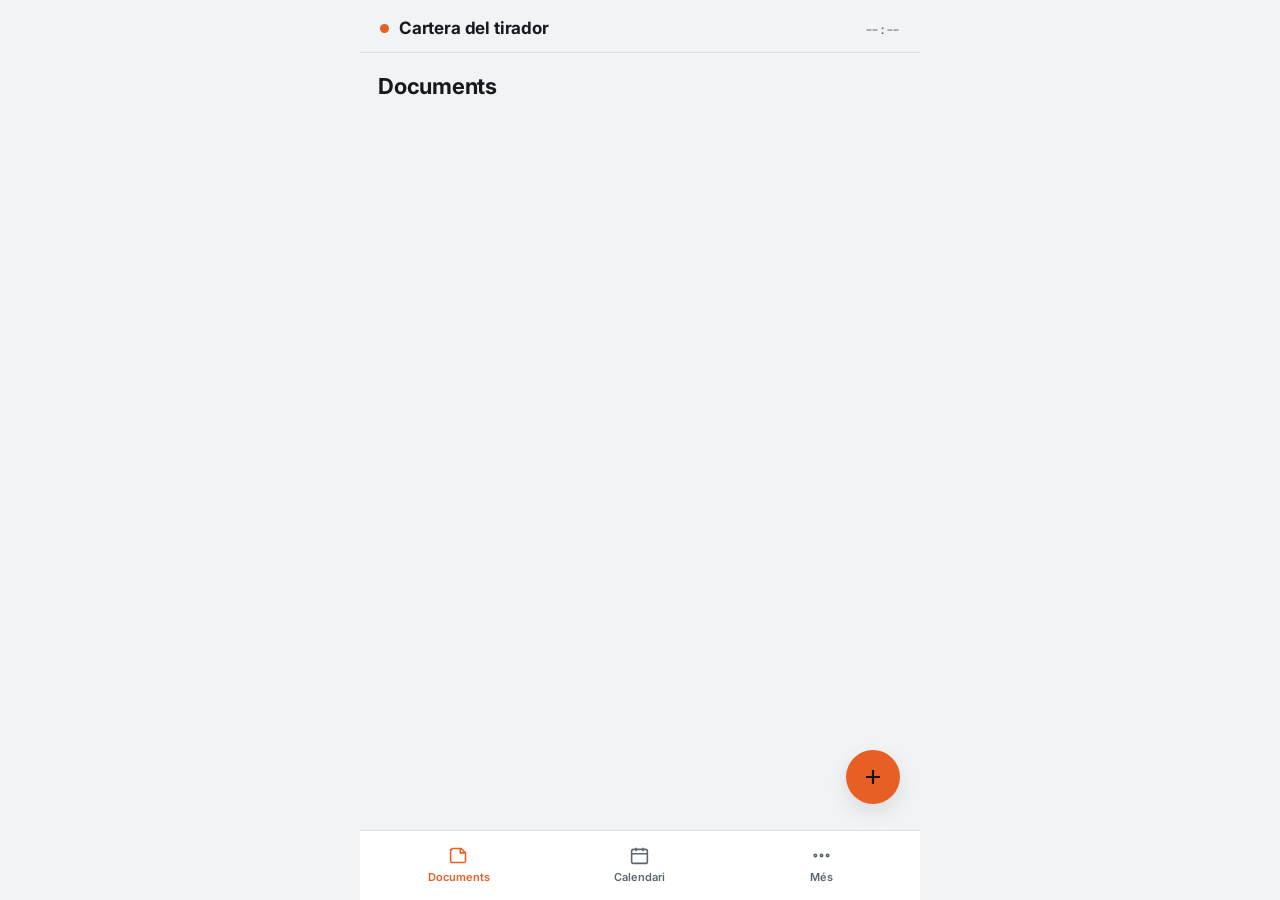
==== commit 3d70cc7e: "Implement OCR import and paste functionality Added buttons for importing images and pasting text, al" ====
--- a/index.html
+++ b/index.html
@@ -42,6 +42,12 @@
         <button class="btn-primary" id="addEventBtn" style="width:auto; padding:8px 14px; font-size:13px;">+ Afegir</button>
       </div>
 
+      <div style="display:flex; gap:8px; margin-bottom:14px;">
+        <button class="btn-secondary" id="ocrBtn" style="margin:0; flex:1;">📷 Importar (foto)</button>
+        <button class="btn-secondary" id="pasteBtn" style="margin:0; flex:1;">📋 Enganxar text</button>
+      </div>
+      <input type="file" accept="image/*" id="ocrFile" style="display:none;">
+
       <div class="card" style="padding:14px;">
         <div style="display:flex; justify-content:space-between; align-items:center; margin-bottom:10px;">
           <button id="prevMonth" class="theme-btn" style="flex:0 0 40px;">‹</button>
@@ -56,7 +62,10 @@
         <span><i style="background:#2ed573"></i>Oficial</span>
         <span><i style="background:#9b5de5"></i>Categoria</span>
         <span><i style="background:#f15bb5"></i>Avís</span>
-      </div>
+        <span><i style="background:#ff6a2b"></i>Llicència F</span>
+      </div>
+
+      <div id="calFilters"></div>
 
       <div class="section-head"><h2 style="font-size:16px;">Pròxims esdeveniments</h2></div>
       <div id="upcomingList"></div>
@@ -179,6 +188,7 @@
           <option value="controlada">Tirada controlada</option>
           <option value="oficial">Tirada oficial</option>
           <option value="categoria">Tirada per pujar de categoria</option>
+          <option value="llicencia-f">Llicència F (obtenció)</option>
           <option value="avis">Avís / tirada programada</option>
         </select>
       </div>
@@ -206,6 +216,54 @@
       <button class="btn-secondary" id="icsEventBtn" style="display:none;">Afegir al calendari del telèfon</button>
       <button class="btn-secondary" id="deleteEventBtn" style="display:none; color:var(--danger); border-color:var(--danger);">Esborrar esdeveniment</button>
       <button class="btn-secondary" id="cancelEventBtn">Cancel·la</button>
+    </div>
+  </div>
+
+  <!-- Overlay OCR -->
+  <div class="overlay" id="ocrOverlay">
+    <div class="sheet" style="text-align:center;">
+      <div class="sheet-handle"></div>
+      <h3>Llegint el calendari…</h3>
+      <div id="ocrStatus" style="color:var(--text-dim); font-size:13.5px; margin:16px 0;">Preparant…</div>
+      <div id="ocrProgress" style="font-size:28px; font-weight:700; color:var(--accent); font-family:'JetBrains Mono', monospace;"></div>
+      <div style="font-size:11.5px; color:var(--text-dim); margin-top:18px;">Pot trigar uns segons. No tanquis l'app.</div>
+    </div>
+  </div>
+
+  <!-- Overlay enganxar text -->
+  <div class="overlay" id="pasteOverlay">
+    <div class="sheet">
+      <div class="sheet-handle"></div>
+      <h3>Enganxar text del calendari</h3>
+      <div class="field-hint" style="margin-bottom:10px;">
+        Obre el PDF o la web del club, selecciona tot el text, copia'l i enganxa'l aquí.
+      </div>
+      <div class="field">
+        <textarea id="pasteText" rows="10"
+          style="width:100%; background:var(--surface-2); border:1px solid var(--border);
+                 border-radius:10px; padding:10px; color:var(--text);
+                 font-family:'JetBrains Mono', monospace; font-size:12px;"
+          placeholder="Enganxa aquí el text…"></textarea>
+      </div>
+      <button class="btn-primary" id="pasteAnalyzeBtn">Analitzar</button>
+      <button class="btn-secondary" id="pasteCancelBtn">Cancel·la</button>
+    </div>
+  </div>
+
+  <!-- Previsualització d'esdeveniments detectats -->
+  <div class="overlay" id="ocrPreviewOverlay">
+    <div class="sheet" style="max-height:92vh;">
+      <div class="sheet-handle"></div>
+      <h3>Esdeveniments detectats</h3>
+      <div id="ocrPreviewInfo" style="font-size:12px; color:var(--text-dim); margin-bottom:12px;"></div>
+      <div style="display:flex; gap:6px; margin-bottom:10px;">
+        <button class="theme-btn" id="ocrSelectAll" style="flex:1; font-size:11.5px;">Tots</button>
+        <button class="theme-btn" id="ocrSelectNone" style="flex:1; font-size:11.5px;">Cap</button>
+      </div>
+      <div id="ocrPreviewList" style="max-height:55vh; overflow-y:auto;
+        border:1px solid var(--border); border-radius:10px; margin-bottom:14px;"></div>
+      <button class="btn-primary" id="ocrSaveBtn">Afegir seleccionats</button>
+      <button class="btn-secondary" id="ocrCancelBtn">Cancel·la</button>
     </div>
   </div>
 
@@ -236,4 +294,4 @@
   }
 </script>
 </body>
-</html>+</html>
--- a/css/styles.css
+++ b/css/styles.css
@@ -0,0 +1,217 @@
+:root {
+  --bg: #10141a;
+  --surface: #1a2029;
+  --surface-2: #232b35;
+  --border: #2c3540;
+  --text: #eef1f4;
+  --text-dim: #8b97a3;
+  --accent: #ff6a2b;
+  --ok: #4fae7c;
+  --danger: #e2544a;
+  --shadow: rgba(0,0,0,0.35);
+  color-scheme: dark;
+}
+@media (prefers-color-scheme: light) {
+  :root:not([data-theme="dark"]) {
+    --bg: #f2f3f5; --surface: #fff; --surface-2: #eceef1;
+    --border: #dcdfe3; --text: #161a1f; --text-dim: #5c6570;
+    --accent: #e85f26; --shadow: rgba(20,20,20,0.10); color-scheme: light;
+  }
+}
+:root[data-theme="light"] {
+  --bg: #f2f3f5; --surface: #fff; --surface-2: #eceef1;
+  --border: #dcdfe3; --text: #161a1f; --text-dim: #5c6570;
+  --accent: #e85f26; --shadow: rgba(20,20,20,0.10); color-scheme: light;
+}
+* { box-sizing: border-box; -webkit-tap-highlight-color: transparent; }
+html, body { height: 100%; margin: 0; }
+body {
+  background: var(--bg); color: var(--text);
+  font-family: 'Inter', -apple-system, BlinkMacSystemFont, 'Segoe UI', sans-serif;
+  padding-top: env(safe-area-inset-top, 0px);
+  padding-bottom: env(safe-area-inset-bottom, 0px);
+  overflow-x: hidden;
+}
+#app { display: flex; flex-direction: column; height: 100dvh; max-width: 560px; margin: 0 auto; position: relative; }
+
+header.top {
+  padding: 18px 20px 14px; display: flex; align-items: baseline; justify-content: space-between;
+  border-bottom: 1px solid var(--border); flex-shrink: 0;
+}
+header.top .brand { display: flex; align-items: baseline; gap: 10px; }
+header.top .brand .dot { width: 9px; height: 9px; border-radius: 50%; background: var(--accent); display: inline-block; transform: translateY(-1px); }
+header.top h1 { font-size: 17px; font-weight: 700; margin: 0; letter-spacing: -0.01em; }
+header.top .sub { font-size: 12px; color: var(--text-dim); font-family: 'JetBrains Mono', monospace; }
+
+main { flex: 1; overflow-y: auto; padding: 16px 16px calc(88px + env(safe-area-inset-bottom, 0px)); overflow-x: auto; }
+section.view { display: none; animation: fade .18s ease; }
+section.view.active { display: block; }
+@keyframes fade { from { opacity: 0; } to { opacity: 1; } }
+
+/* nav */
+nav.tabbar {
+  position: fixed; bottom: 0; left: 0; right: 0; max-width: 560px; margin: 0 auto;
+  background: var(--surface); border-top: 1px solid var(--border);
+  display: flex; padding: 8px 10px calc(10px + env(safe-area-inset-bottom, 0px)); gap: 4px; z-index: 20;
+}
+nav.tabbar button {
+  flex: 1; background: none; border: none; color: var(--text-dim);
+  display: flex; flex-direction: column; align-items: center; gap: 4px;
+  padding: 6px 4px; border-radius: 12px; font-family: inherit; font-size: 11px; font-weight: 600; cursor: pointer;
+}
+nav.tabbar button svg { width: 21px; height: 21px; stroke: var(--text-dim); fill: none; stroke-width: 1.8; }
+nav.tabbar button.active { color: var(--accent); }
+nav.tabbar button.active svg { stroke: var(--accent); }
+
+/* section head */
+.section-head { display: flex; align-items: center; justify-content: space-between; margin: 4px 2px 14px; }
+.section-head h2 { font-size: 22px; margin: 0; font-weight: 700; letter-spacing: -0.01em; }
+
+/* chips */
+.chips { display: flex; gap: 8px; overflow-x: auto; padding: 2px 2px 16px; }
+.chips::-webkit-scrollbar { display: none; }
+.chip {
+  flex-shrink: 0; padding: 7px 14px; border-radius: 999px; border: 1px solid var(--border);
+  background: var(--surface); color: var(--text-dim); font-size: 12.5px; font-weight: 600; cursor: pointer; white-space: nowrap;
+}
+.chip.active { background: var(--accent); border-color: var(--accent); color: #16110c; }
+
+/* doc grid */
+.doc-grid { display: grid; grid-template-columns: 1fr 1fr; gap: 12px; }
+.doc-card {
+  background: var(--surface); border: 1px solid var(--border); border-radius: 16px;
+  overflow: hidden; cursor: pointer; display: flex; flex-direction: column; position: relative;
+}
+.doc-card .thumb { aspect-ratio: 4/3; background: var(--surface-2); display: flex; align-items: center; justify-content: center; overflow: hidden; position: relative; }
+.doc-card .thumb img { width: 100%; height: 100%; object-fit: cover; display: block; }
+.doc-card .thumb svg { width: 30px; height: 30px; stroke: var(--text-dim); fill: none; stroke-width: 1.5; }
+.doc-card .meta { padding: 10px 12px 12px; }
+.doc-card .cat { font-size: 10.5px; font-weight: 700; text-transform: uppercase; letter-spacing: 0.04em; color: var(--accent); margin-bottom: 3px; display: block; }
+.doc-card .title { font-size: 13.5px; font-weight: 600; line-height: 1.25; display: block; overflow: hidden; text-overflow: ellipsis; white-space: nowrap; }
+
+.empty-state { text-align: center; padding: 60px 24px; color: var(--text-dim); }
+.empty-state svg { width: 44px; height: 44px; stroke: var(--text-dim); fill: none; stroke-width: 1.3; margin-bottom: 14px; }
+.empty-state p { font-size: 14px; line-height: 1.5; margin: 0 auto; max-width: 260px; }
+
+.fab {
+  position: fixed; right: calc(50% - 280px + 20px); bottom: calc(96px + env(safe-area-inset-bottom, 0px));
+  width: 54px; height: 54px; border-radius: 50%; background: var(--accent); border: none;
+  display: flex; align-items: center; justify-content: center; box-shadow: 0 8px 20px var(--shadow); cursor: pointer; z-index: 15;
+}
+@media (max-width: 560px) { .fab { right: 20px; } }
+.fab svg { width: 24px; height: 24px; stroke: #16110c; stroke-width: 2.2; fill: none; }
+
+/* overlay */
+.overlay { position: fixed; inset: 0; background: rgba(6,8,10,0.6); display: none; align-items: flex-end; z-index: 50; max-width: 560px; margin: 0 auto; }
+.overlay.show { display: flex; }
+.sheet {
+  background: var(--surface); width: 100%; border-radius: 20px 20px 0 0;
+  padding: 20px 20px calc(24px + env(safe-area-inset-bottom, 0px));
+  max-height: 86vh; overflow-y: auto; border-top: 1px solid var(--border);
+}
+.sheet-handle { width: 36px; height: 4px; background: var(--border); border-radius: 3px; margin: 0 auto 16px; }
+.sheet h3 { margin: 0 0 16px; font-size: 17px; font-weight: 700; }
+
+.field { margin-bottom: 14px; }
+.field label { display: block; font-size: 12px; font-weight: 600; color: var(--text-dim); margin-bottom: 6px; }
+.field input[type="text"], .field input[type="date"], .field input[type="number"], .field select {
+  width: 100%; background: var(--surface-2); border: 1px solid var(--border);
+  border-radius: 10px; padding: 11px 12px; color: var(--text); font-family: inherit; font-size: 14.5px;
+}
+.field-hint { font-size: 11.5px; color: var(--text-dim); margin: 6px 2px 0; }
+
+.capture-row { display: flex; gap: 10px; }
+.capture-btn {
+  flex: 1; background: var(--surface-2); border: 1px dashed var(--border); border-radius: 12px;
+  padding: 16px 10px; display: flex; flex-direction: column; align-items: center; gap: 6px;
+  color: var(--text-dim); font-size: 12px; font-weight: 600; cursor: pointer;
+}
+.capture-btn svg { width: 22px; height: 22px; stroke: var(--text-dim); fill: none; stroke-width: 1.6; }
+.preview-strip { display: flex; gap: 10px; overflow-x: auto; padding: 2px 2px 6px; margin-bottom: 8px; }
+.preview-thumb { position: relative; flex-shrink: 0; width: 84px; height: 84px; border-radius: 12px; overflow: hidden; background: var(--surface-2); }
+.preview-thumb img { width: 100%; height: 100%; object-fit: cover; display: block; }
+.preview-thumb button { position: absolute; top: 4px; right: 4px; background: rgba(0,0,0,0.6); border: none; color: #fff; width: 22px; height: 22px; border-radius: 50%; display: flex; align-items: center; justify-content: center; cursor: pointer; font-size: 13px; line-height: 1; }
+
+.btn-primary {
+  width: 100%; background: var(--accent); color: #16110c; border: none;
+  padding: 14px; border-radius: 12px; font-family: inherit; font-size: 14.5px; font-weight: 700; cursor: pointer; margin-top: 4px;
+}
+.btn-primary:disabled { opacity: 0.45; }
+.btn-secondary {
+  width: 100%; background: transparent; color: var(--text-dim); border: 1px solid var(--border);
+  padding: 12px; border-radius: 12px; font-family: inherit; font-size: 13.5px; font-weight: 600; cursor: pointer; margin-top: 8px;
+}
+
+/* viewer */
+.viewer {
+  position: fixed; inset: 0; background: #000; display: none; flex-direction: column; z-index: 60;
+  max-width: 560px; margin: 0 auto;
+  padding-top: env(safe-area-inset-top, 0px); padding-bottom: env(safe-area-inset-bottom, 0px);
+}
+.viewer.show { display: flex; }
+.viewer-top { display: flex; align-items: center; justify-content: space-between; padding: 14px 16px; }
+.viewer-top button { background: rgba(255,255,255,0.1); border: none; color: #fff; width: 34px; height: 34px; border-radius: 50%; display: flex; align-items: center; justify-content: center; cursor: pointer; }
+.viewer-top button svg { width: 18px; height: 18px; stroke: #fff; fill: none; stroke-width: 2; }
+.viewer-body { flex: 1; overflow: hidden; position: relative; }
+.viewer-gallery { display: flex; height: 100%; overflow-x: auto; scroll-snap-type: x mandatory; -webkit-overflow-scrolling: touch; }
+.viewer-gallery::-webkit-scrollbar { display: none; }
+.viewer-slide { flex: 0 0 100%; scroll-snap-align: center; display: flex; align-items: center; justify-content: center; position: relative; padding: 0 12px; }
+.viewer-slide img { max-width: 100%; max-height: 100%; object-fit: contain; border-radius: 8px; }
+.viewer-slide .rmImg { position: absolute; top: 10px; right: 22px; background: rgba(0,0,0,0.55); border: none; color: #fff; width: 30px; height: 30px; border-radius: 50%; display: flex; align-items: center; justify-content: center; cursor: pointer; }
+.viewer-dots { display: flex; justify-content: center; gap: 6px; padding-top: 10px; }
+.viewer-dots span { width: 6px; height: 6px; border-radius: 50%; background: rgba(255,255,255,0.3); }
+.viewer-dots span.on { background: var(--accent); }
+.viewer-foot { padding: 6px 22px calc(20px + env(safe-area-inset-bottom, 0px)); }
+.viewer-foot .cat { color: var(--accent); font-size: 11px; font-weight: 700; text-transform: uppercase; letter-spacing: 0.04em; }
+.viewer-foot .title { color: #fff; font-size: 16px; font-weight: 700; margin: 3px 0 14px; }
+
+/* cards / settings */
+.card { background: var(--surface); border: 1px solid var(--border); border-radius: 16px; padding: 18px; margin-bottom: 14px; }
+.card-title { font-size: 13.5px; font-weight: 700; margin-bottom: 8px; }
+.card-text { font-size: 12.5px; color: var(--text-dim); line-height: 1.5; margin-bottom: 12px; }
+.theme-row { display: flex; gap: 8px; }
+.theme-btn {
+  flex: 1; padding: 10px; border-radius: 10px; border: 1px solid var(--border);
+  background: var(--surface-2); color: var(--text-dim); font-family: inherit; font-size: 12.5px; font-weight: 600; cursor: pointer;
+}
+.theme-btn.active { border-color: var(--accent); color: var(--accent); }
+
+/* alerta */
+.alerta-caducitat {
+  background: rgba(255,71,87,0.12); border: 1px solid var(--danger); color: #ff6b81;
+  padding: 14px; margin: 12px 16px 0; border-radius: 10px;
+  font-size: 0.9rem; font-weight: 600; line-height: 1.4; display: none;
+}
+body.light-mode .alerta-caducitat { background: #fff5f5; color: var(--danger); }
+
+/* calendar */
+.cal-grid { display: grid; grid-template-columns: repeat(7, 1fr); gap: 2px; }
+.cal-day {
+  aspect-ratio: 1; display: flex; flex-direction: column; align-items: center; justify-content: center;
+  border-radius: 8px; cursor: pointer; font-size: 12.5px; border: 1px solid transparent;
+}
+.cal-day.today { background: var(--surface-2); border-color: var(--accent); }
+.cal-dot { width: 5px; height: 5px; border-radius: 50%; display: inline-block; }
+.cal-legend { display: flex; gap: 12px; flex-wrap: wrap; font-size: 11.5px; color: var(--text-dim); margin: 0 4px 14px; }
+.cal-legend span { display: flex; align-items: center; gap: 4px; }
+.cal-legend i { display: inline-block; width: 9px; height: 9px; border-radius: 50%; }
+
+/* events list */
+.item-tirada {
+  background: var(--surface); border: 1px solid var(--border);
+  padding: 12px 15px; border-radius: 10px; margin-bottom: 10px;
+  display: flex; justify-content: space-between; align-items: center; cursor: pointer;
+}
+.tirada-detalls { flex-grow: 1; }
+.boto-del { background: none; border: none; color: var(--danger); font-weight: bold; font-size: 0.9rem; cursor: pointer; }
+
+/* toast */
+.toast {
+  position: fixed; bottom: calc(100px + env(safe-area-inset-bottom, 0px)); left: 50%;
+  transform: translateX(-50%) translateY(8px);
+  background: var(--surface-2); border: 1px solid var(--border); color: var(--text);
+  padding: 11px 18px; border-radius: 999px; font-size: 13px; font-weight: 600;
+  opacity: 0; pointer-events: none; transition: opacity .2s, transform .2s; z-index: 80; white-space: nowrap; max-width: 90vw;
+  overflow: hidden; text-overflow: ellipsis;
+}
+.toast.show { opacity: 1; transform: translateX(-50%) translateY(0); }
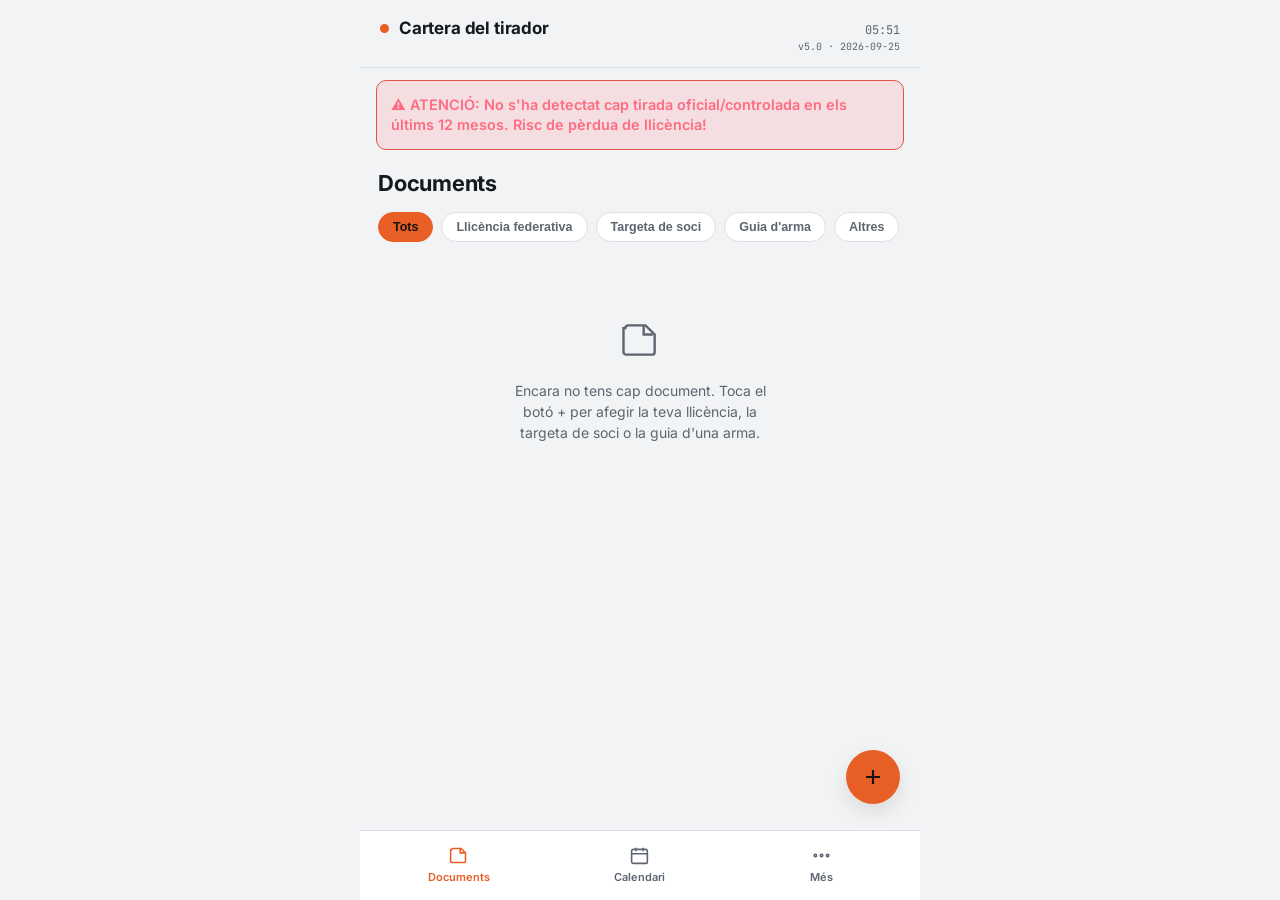
==== commit 7e9a0939: "Add files via upload" ====
--- a/index.html
+++ b/index.html
@@ -18,9 +18,12 @@
 <div id="app">
 
   <header class="top">
-    <div class="brand"><span class="dot"></span><h1>Cartera del tirador</h1></div>
+  <div class="brand"><span class="dot"></span><h1>Cartera del tirador</h1></div>
+  <div style="display:flex; flex-direction:column; align-items:flex-end; gap:2px;">
     <span class="sub" id="clock">--:--</span>
-  </header>
+    <span id="appVersion" style="font-size:10px; color:var(--text-dim); font-family:'JetBrains Mono', monospace;">v?</span>
+  </div>
+</header>
 
   <div id="alerta-obligatoria" class="alerta-caducitat">
     ⚠️ ATENCIÓ: No s'ha detectat cap tirada oficial/controlada en els últims 12 mesos. Risc de pèrdua de llicència!
@@ -294,4 +297,4 @@
   }
 </script>
 </body>
-</html>
+</html>
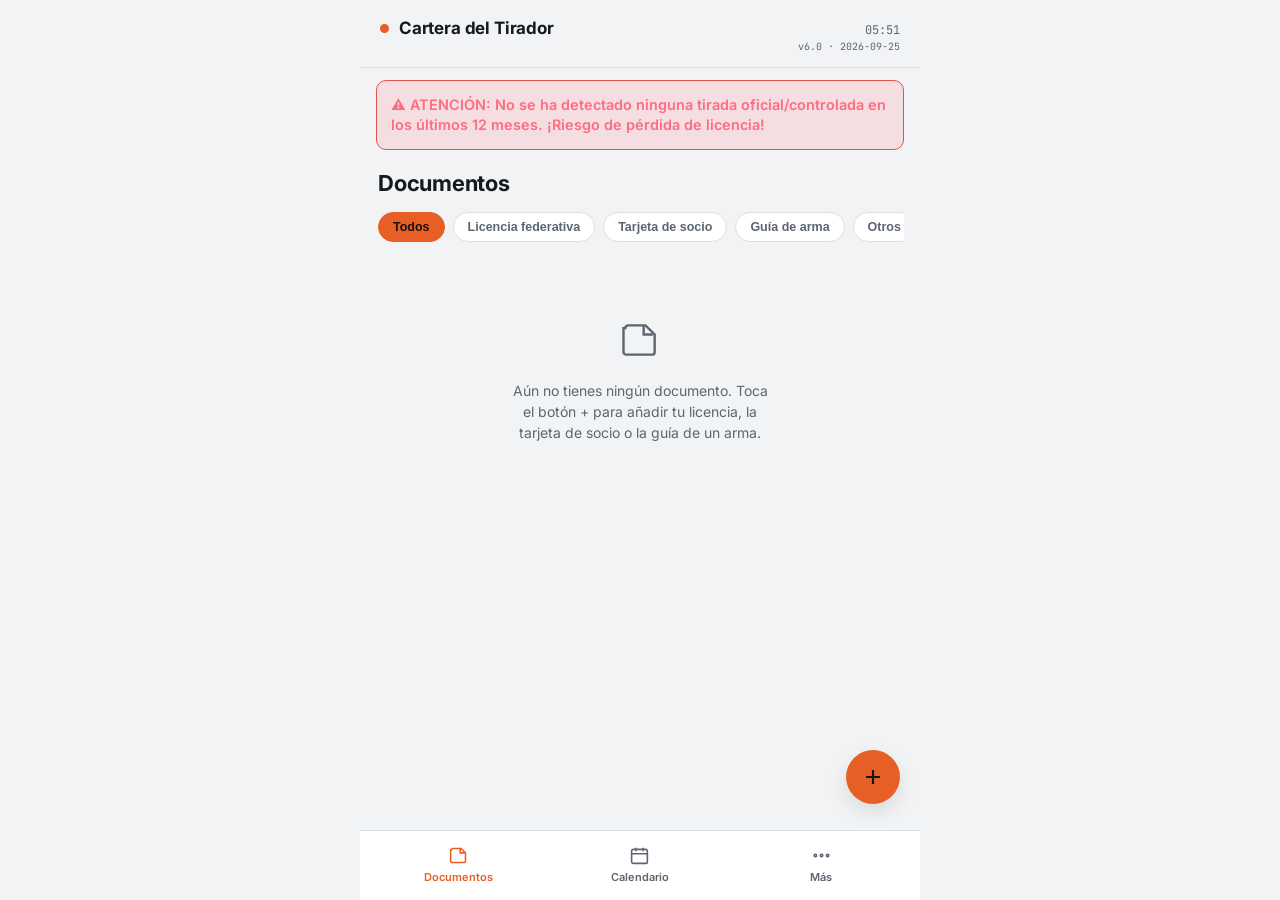
==== commit e9653261: "Add files via upload" ====
--- a/index.html
+++ b/index.html
@@ -1,12 +1,12 @@
 <!DOCTYPE html>
-<html lang="ca">
+<html lang="es">
 <head>
 <meta charset="UTF-8">
 <meta name="viewport" content="width=device-width, initial-scale=1, viewport-fit=cover">
 <meta name="apple-mobile-web-app-capable" content="yes">
 <meta name="apple-mobile-web-app-status-bar-style" content="black-translucent">
 <meta name="theme-color" content="#10141a">
-<title>Cartera del Tirador</title>
+<title data-i18n="app_name">Cartera del Tirador</title>
 <link rel="manifest" href="./manifest.json">
 <link rel="apple-touch-icon" href="./icons/icon-180.png">
 <link rel="icon" type="image/png" sizes="192x192" href="./icons/icon-192.png">
@@ -18,22 +18,22 @@
 <div id="app">
 
   <header class="top">
-  <div class="brand"><span class="dot"></span><h1>Cartera del tirador</h1></div>
-  <div style="display:flex; flex-direction:column; align-items:flex-end; gap:2px;">
-    <span class="sub" id="clock">--:--</span>
-    <span id="appVersion" style="font-size:10px; color:var(--text-dim); font-family:'JetBrains Mono', monospace;">v?</span>
-  </div>
-</header>
-
-  <div id="alerta-obligatoria" class="alerta-caducitat">
-    ⚠️ ATENCIÓ: No s'ha detectat cap tirada oficial/controlada en els últims 12 mesos. Risc de pèrdua de llicència!
+    <div class="brand"><span class="dot"></span><h1 data-i18n="app_name">Cartera del tirador</h1></div>
+    <div style="display:flex; flex-direction:column; align-items:flex-end; gap:2px;">
+      <span class="sub" id="clock">--:--</span>
+      <span id="appVersion" style="font-size:10px; color:var(--text-dim); font-family:'JetBrains Mono', monospace;">v?</span>
+    </div>
+  </header>
+
+  <div id="alerta-obligatoria" class="alerta-caducitat" data-i18n="alert_license">
+    ⚠️ ATENCIÓN: No se ha detectado ninguna tirada oficial/controlada en los últimos 12 meses. ¡Riesgo de pérdida de licencia!
   </div>
 
   <main>
 
     <!-- ============ DOCUMENTS ============ -->
     <section class="view active" id="view-docs">
-      <div class="section-head"><h2>Documents</h2></div>
+      <div class="section-head"><h2 data-i18n="docs_title">Documentos</h2></div>
       <div class="chips" id="chips"></div>
       <div id="docGridWrap"></div>
     </section>
@@ -41,15 +41,17 @@
     <!-- ============ CALENDARI ============ -->
     <section class="view" id="view-calendar">
       <div class="section-head">
-        <h2>Calendari</h2>
-        <button class="btn-primary" id="addEventBtn" style="width:auto; padding:8px 14px; font-size:13px;">+ Afegir</button>
+        <h2 data-i18n="cal_title">Calendario</h2>
+        <button class="btn-primary" id="addEventBtn" style="width:auto; padding:8px 14px; font-size:13px;" data-i18n="cal_add">+ Añadir</button>
       </div>
 
       <div style="display:flex; gap:8px; margin-bottom:14px;">
-        <button class="btn-secondary" id="ocrBtn" style="margin:0; flex:1;">📷 Importar (foto)</button>
-        <button class="btn-secondary" id="pasteBtn" style="margin:0; flex:1;">📋 Enganxar text</button>
-      </div>
-      <input type="file" accept="image/*" id="ocrFile" style="display:none;">
+        <button class="btn-secondary" id="ocrBtn" style="margin:0; flex:1;" data-i18n="cal_import_file">📎 Importar (PDF/Excel/foto)</button>
+        <button class="btn-secondary" id="pasteBtn" style="margin:0; flex:1;" data-i18n="cal_paste_text">📋 Pegar texto</button>
+      </div>
+      <input type="file"
+        accept=".pdf,.xlsx,.xls,.csv,.ods,.txt,image/*,application/pdf,application/vnd.openxmlformats-officedocument.spreadsheetml.sheet,application/vnd.ms-excel,text/csv,text/plain"
+        id="ocrFile" style="display:none;">
 
       <div class="card" style="padding:14px;">
         <div style="display:flex; justify-content:space-between; align-items:center; margin-bottom:10px;">
@@ -61,61 +63,69 @@
       </div>
 
       <div class="cal-legend">
-        <span><i style="background:#1e90ff"></i>Controlada</span>
-        <span><i style="background:#2ed573"></i>Oficial</span>
-        <span><i style="background:#9b5de5"></i>Categoria</span>
-        <span><i style="background:#f15bb5"></i>Avís</span>
-        <span><i style="background:#ff6a2b"></i>Llicència F</span>
+        <span><i style="background:#1e90ff"></i><span data-i18n="cal_legend_controlada">Controlada</span></span>
+        <span><i style="background:#2ed573"></i><span data-i18n="cal_legend_oficial">Oficial</span></span>
+        <span><i style="background:#9b5de5"></i><span data-i18n="cal_legend_categoria">Categoría</span></span>
+        <span><i style="background:#f15bb5"></i><span data-i18n="cal_legend_avis">Aviso</span></span>
+        <span><i style="background:#ff6a2b"></i><span data-i18n="cal_legend_llicencia_f">Licencia F</span></span>
       </div>
 
       <div id="calFilters"></div>
 
-      <div class="section-head"><h2 style="font-size:16px;">Pròxims esdeveniments</h2></div>
+      <div class="section-head"><h2 style="font-size:16px;" data-i18n="cal_upcoming">Próximos eventos</h2></div>
       <div id="upcomingList"></div>
 
-      <div class="section-head"><h2 style="font-size:16px;">Historial</h2></div>
+      <div class="section-head"><h2 style="font-size:16px;" data-i18n="cal_history">Historial</h2></div>
       <div id="historyList"></div>
     </section>
 
     <!-- ============ MÉS ============ -->
     <section class="view" id="view-more">
-      <div class="section-head"><h2>Més</h2></div>
-
-      <div class="card">
-        <div class="card-title">Carpeta de desament</div>
-        <div id="folderStatus" class="card-text">Cap carpeta configurada. Les imatges es desaran a Baixades per defecte.</div>
-        <button class="btn-primary" id="pickFolderBtn">Triar carpeta</button>
-        <button class="btn-secondary" id="clearFolderBtn">Treure carpeta</button>
-      </div>
-
-      <div class="card">
-        <div class="card-title">Recordatoris</div>
-        <div id="notifStatus" class="card-text">Permís de notificacions no sol·licitat.</div>
-        <button class="btn-primary" id="askNotifBtn">Activar notificacions</button>
-        <button class="btn-secondary" id="testNotifBtn">Prova de notificació</button>
-      </div>
-
-      <div class="card">
-        <div class="card-title">Aparença</div>
+      <div class="section-head"><h2 data-i18n="more_title">Más</h2></div>
+
+      <div class="card">
+        <div class="card-title" data-i18n="more_language">Idioma</div>
+        <div class="theme-row" id="langRow">
+          <button class="theme-btn" data-lang="es">Español</button>
+          <button class="theme-btn" data-lang="ca">Català</button>
+        </div>
+      </div>
+
+      <div class="card">
+        <div class="card-title" data-i18n="more_folder">Carpeta de guardado</div>
+        <div id="folderStatus" class="card-text" data-i18n="more_folder_none">Ninguna carpeta configurada...</div>
+        <button class="btn-primary" id="pickFolderBtn" data-i18n="more_folder_pick">Elegir carpeta</button>
+        <button class="btn-secondary" id="clearFolderBtn" data-i18n="more_folder_clear">Quitar carpeta</button>
+      </div>
+
+      <div class="card">
+        <div class="card-title" data-i18n="more_notif">Recordatorios</div>
+        <div id="notifStatus" class="card-text">—</div>
+        <button class="btn-primary" id="askNotifBtn" data-i18n="more_notif_ask">Activar notificaciones</button>
+        <button class="btn-secondary" id="testNotifBtn" data-i18n="more_notif_test">Prueba de notificación</button>
+      </div>
+
+      <div class="card">
+        <div class="card-title" data-i18n="more_theme">Apariencia</div>
         <div class="theme-row">
-          <button class="theme-btn" data-theme="auto">Auto</button>
-          <button class="theme-btn" data-theme="dark">Fosc</button>
-          <button class="theme-btn" data-theme="light">Clar</button>
+          <button class="theme-btn" data-theme="auto" data-i18n="more_theme_auto">Auto</button>
+          <button class="theme-btn" data-theme="dark" data-i18n="more_theme_dark">Oscuro</button>
+          <button class="theme-btn" data-theme="light" data-i18n="more_theme_light">Claro</button>
         </div>
       </div>
 
       <div class="card">
-        <div class="card-title">Còpia de seguretat</div>
-        <div class="card-text">Exporta tots els documents i esdeveniments en un sol fitxer JSON.</div>
-        <button class="btn-primary" id="exportBtn">Exporta còpia</button>
-        <button class="btn-secondary" id="importBtn">Importa còpia</button>
+        <div class="card-title" data-i18n="more_backup">Copia de seguridad</div>
+        <div class="card-text" data-i18n="more_backup_desc">Exporta todos los documentos y eventos en un solo archivo JSON.</div>
+        <button class="btn-primary" id="exportBtn" data-i18n="more_backup_export">Exportar copia</button>
+        <button class="btn-secondary" id="importBtn" data-i18n="more_backup_import">Importar copia</button>
         <input type="file" accept="application/json,.json" id="importFile" style="display:none;">
       </div>
 
       <div class="card">
-        <div class="card-title">Zona de perill</div>
-        <div class="card-text">Esborrar tots els documents i esdeveniments d'aquest dispositiu.</div>
-        <button class="btn-secondary" id="wipeBtn" style="color:var(--danger); border-color:var(--danger);">Esborrar tot</button>
+        <div class="card-title" data-i18n="more_danger">Zona de peligro</div>
+        <div class="card-text" data-i18n="more_danger_desc">Borrar todos los documentos y eventos de este dispositivo.</div>
+        <button class="btn-secondary" id="wipeBtn" style="color:var(--danger); border-color:var(--danger);" data-i18n="more_danger_btn">Borrar todo</button>
       </div>
     </section>
 
@@ -124,19 +134,19 @@
   <nav class="tabbar">
     <button class="tab-btn active" data-view="docs">
       <svg viewBox="0 0 24 24"><path d="M4 5.5C4 4.67 4.67 4 5.5 4H15l5 5v9.5c0 .83-.67 1.5-1.5 1.5h-14C3.67 20 3 19.33 3 18.5v-13z"/><path d="M14 4v5h5"/></svg>
-      Documents
+      <span data-i18n="tab_docs">Documentos</span>
     </button>
     <button class="tab-btn" data-view="calendar">
       <svg viewBox="0 0 24 24"><rect x="3" y="5" width="18" height="16" rx="2"/><path d="M3 10h18M8 3v4M16 3v4"/></svg>
-      Calendari
+      <span data-i18n="tab_calendar">Calendario</span>
     </button>
     <button class="tab-btn" data-view="more">
       <svg viewBox="0 0 24 24"><circle cx="5" cy="12" r="1.4"/><circle cx="12" cy="12" r="1.4"/><circle cx="19" cy="12" r="1.4"/></svg>
-      Més
+      <span data-i18n="tab_more">Más</span>
     </button>
   </nav>
 
-  <button class="fab" id="fabAdd" title="Afegir document">
+  <button class="fab" id="fabAdd" title="Add">
     <svg viewBox="0 0 24 24"><path d="M12 5v14M5 12h14"/></svg>
   </button>
 
@@ -144,39 +154,39 @@
   <div class="overlay" id="addOverlay">
     <div class="sheet">
       <div class="sheet-handle"></div>
-      <h3>Afegir document</h3>
-      <div class="field">
-        <label>Categoria</label>
+      <h3 data-i18n="docs_add">Añadir documento</h3>
+      <div class="field">
+        <label data-i18n="docs_field_cat">Categoría</label>
         <select id="fCategory">
-          <option value="Llicència">Llicència federativa</option>
-          <option value="Soci">Targeta de soci</option>
-          <option value="Arma">Guia d'arma</option>
-          <option value="Altres">Altres</option>
+          <option value="Llicència" data-i18n="docs_cat_licencia">Licencia federativa</option>
+          <option value="Soci" data-i18n="docs_cat_soci">Tarjeta de socio</option>
+          <option value="Arma" data-i18n="docs_cat_arma">Guía de arma</option>
+          <option value="Altres" data-i18n="docs_cat_altres">Otros</option>
         </select>
       </div>
       <div class="field">
-        <label>Títol</label>
-        <input type="text" id="fTitle" placeholder="Ex: Guia Beretta 92FS">
-      </div>
-      <div class="field">
-        <label>Imatges</label>
+        <label data-i18n="docs_field_title">Título</label>
+        <input type="text" id="fTitle" data-i18n-ph="docs_field_title_ph" placeholder="Ej: Guía Beretta 92FS">
+      </div>
+      <div class="field">
+        <label data-i18n="docs_field_images">Imágenes</label>
         <div id="previewWrap"></div>
         <div class="capture-row">
           <label class="capture-btn">
             <svg viewBox="0 0 24 24"><path d="M4 8a2 2 0 0 1 2-2h1l1.2-1.6A1 1 0 0 1 9 4h6a1 1 0 0 1 .8.4L17 6h1a2 2 0 0 1 2 2v10a2 2 0 0 1-2 2H6a2 2 0 0 1-2-2V8z"/><circle cx="12" cy="13" r="3.4"/></svg>
-            Fer foto
+            <span data-i18n="docs_take_photo">Hacer foto</span>
             <input type="file" accept="image/*" capture="environment" id="fileCamera" style="display:none;">
           </label>
           <label class="capture-btn">
             <svg viewBox="0 0 24 24"><path d="M12 16V4M12 4l-4 4M12 4l4 4"/><path d="M4 16v3a2 2 0 0 0 2 2h12a2 2 0 0 0 2-2v-3"/></svg>
-            Pujar imatges
+            <span data-i18n="docs_upload">Subir imágenes</span>
             <input type="file" accept="image/*" multiple id="fileUpload" style="display:none;">
           </label>
         </div>
-        <div class="field-hint">Pots afegir-ne més d'una.</div>
-      </div>
-      <button class="btn-primary" id="saveDocBtn" disabled>Desar document</button>
-      <button class="btn-secondary" id="cancelDocBtn">Cancel·la</button>
+        <div class="field-hint" data-i18n="docs_images_hint">Puedes añadir más de una.</div>
+      </div>
+      <button class="btn-primary" id="saveDocBtn" disabled data-i18n="docs_save">Guardar documento</button>
+      <button class="btn-secondary" id="cancelDocBtn" data-i18n="docs_cancel">Cancelar</button>
     </div>
   </div>
 
@@ -184,41 +194,41 @@
   <div class="overlay" id="eventOverlay">
     <div class="sheet">
       <div class="sheet-handle"></div>
-      <h3 id="eventSheetTitle">Afegir esdeveniment</h3>
-      <div class="field">
-        <label>Tipus</label>
+      <h3 id="eventSheetTitle" data-i18n="cal_event_title">Añadir evento</h3>
+      <div class="field">
+        <label data-i18n="cal_event_type">Tipo</label>
         <select id="evType">
-          <option value="controlada">Tirada controlada</option>
-          <option value="oficial">Tirada oficial</option>
-          <option value="categoria">Tirada per pujar de categoria</option>
-          <option value="llicencia-f">Llicència F (obtenció)</option>
-          <option value="avis">Avís / tirada programada</option>
+          <option value="controlada" data-i18n="ev_controlada">Tirada controlada</option>
+          <option value="oficial" data-i18n="ev_oficial">Tirada oficial</option>
+          <option value="categoria" data-i18n="ev_categoria">Tirada para subir de categoría</option>
+          <option value="llicencia-f" data-i18n="ev_llicencia_f">Licencia F (obtención)</option>
+          <option value="avis" data-i18n="ev_avis">Aviso / tirada programada</option>
         </select>
       </div>
       <div class="field">
-        <label>Data</label>
+        <label data-i18n="cal_event_date">Fecha</label>
         <input type="date" id="evDate" required>
       </div>
       <div class="field">
-        <label>Títol</label>
-        <input type="text" id="evTitle" placeholder="Ex: Tirada Club Sabadell">
-      </div>
-      <div class="field">
-        <label>Notes (opcional)</label>
-        <input type="text" id="evNotes" placeholder="Observacions...">
+        <label data-i18n="cal_event_name">Título</label>
+        <input type="text" id="evTitle" data-i18n-ph="cal_event_name_ph" placeholder="Ej: Tirada Club Sabadell">
+      </div>
+      <div class="field">
+        <label data-i18n="cal_event_notes">Notas (opcional)</label>
+        <input type="text" id="evNotes" data-i18n-ph="cal_event_notes_ph" placeholder="Observaciones...">
       </div>
       <div class="field" style="display:flex; align-items:center; gap:10px;">
         <input type="checkbox" id="evReminder" style="width:auto;">
-        <label for="evReminder" style="margin:0;">Recordatori al telèfon</label>
+        <label for="evReminder" style="margin:0;" data-i18n="cal_event_reminder">Recordatorio en el teléfono</label>
       </div>
       <div class="field" id="reminderDaysField" style="display:none;">
-        <label>Dies d'antelació</label>
+        <label data-i18n="cal_event_days_before">Días de antelación</label>
         <input type="number" id="evReminderDays" value="3" min="0" max="30">
       </div>
-      <button class="btn-primary" id="saveEventBtn">Desar</button>
-      <button class="btn-secondary" id="icsEventBtn" style="display:none;">Afegir al calendari del telèfon</button>
-      <button class="btn-secondary" id="deleteEventBtn" style="display:none; color:var(--danger); border-color:var(--danger);">Esborrar esdeveniment</button>
-      <button class="btn-secondary" id="cancelEventBtn">Cancel·la</button>
+      <button class="btn-primary" id="saveEventBtn" data-i18n="cal_event_save">Guardar</button>
+      <button class="btn-secondary" id="icsEventBtn" style="display:none;" data-i18n="cal_event_ics">Añadir al calendario del teléfono</button>
+      <button class="btn-secondary" id="deleteEventBtn" style="display:none; color:var(--danger); border-color:var(--danger);" data-i18n="cal_event_delete_btn">Eliminar evento</button>
+      <button class="btn-secondary" id="cancelEventBtn" data-i18n="cal_cancel">Cancelar</button>
     </div>
   </div>
 
@@ -226,10 +236,10 @@
   <div class="overlay" id="ocrOverlay">
     <div class="sheet" style="text-align:center;">
       <div class="sheet-handle"></div>
-      <h3>Llegint el calendari…</h3>
-      <div id="ocrStatus" style="color:var(--text-dim); font-size:13.5px; margin:16px 0;">Preparant…</div>
+      <h3 data-i18n="ocr_reading">Leyendo el calendario…</h3>
+      <div id="ocrStatus" style="color:var(--text-dim); font-size:13.5px; margin:16px 0;" data-i18n="ocr_preparing">Preparando…</div>
       <div id="ocrProgress" style="font-size:28px; font-weight:700; color:var(--accent); font-family:'JetBrains Mono', monospace;"></div>
-      <div style="font-size:11.5px; color:var(--text-dim); margin-top:18px;">Pot trigar uns segons. No tanquis l'app.</div>
+      <div style="font-size:11.5px; color:var(--text-dim); margin-top:18px;" data-i18n="ocr_wait">Puede tardar unos segundos. No cierres la app.</div>
     </div>
   </div>
 
@@ -237,19 +247,19 @@
   <div class="overlay" id="pasteOverlay">
     <div class="sheet">
       <div class="sheet-handle"></div>
-      <h3>Enganxar text del calendari</h3>
-      <div class="field-hint" style="margin-bottom:10px;">
-        Obre el PDF o la web del club, selecciona tot el text, copia'l i enganxa'l aquí.
+      <h3 data-i18n="ocr_paste_title">Pegar texto del calendario</h3>
+      <div class="field-hint" style="margin-bottom:10px;" data-i18n="ocr_paste_hint">
+        Abre el PDF o la web del club, selecciona todo el texto, cópialo y pégalo aquí.
       </div>
       <div class="field">
         <textarea id="pasteText" rows="10"
           style="width:100%; background:var(--surface-2); border:1px solid var(--border);
                  border-radius:10px; padding:10px; color:var(--text);
                  font-family:'JetBrains Mono', monospace; font-size:12px;"
-          placeholder="Enganxa aquí el text…"></textarea>
-      </div>
-      <button class="btn-primary" id="pasteAnalyzeBtn">Analitzar</button>
-      <button class="btn-secondary" id="pasteCancelBtn">Cancel·la</button>
+          data-i18n-ph="ocr_paste_ph" placeholder="Pega aquí el texto…"></textarea>
+      </div>
+      <button class="btn-primary" id="pasteAnalyzeBtn" data-i18n="ocr_analyze">Analizar</button>
+      <button class="btn-secondary" id="pasteCancelBtn" data-i18n="cal_cancel">Cancelar</button>
     </div>
   </div>
 
@@ -257,16 +267,16 @@
   <div class="overlay" id="ocrPreviewOverlay">
     <div class="sheet" style="max-height:92vh;">
       <div class="sheet-handle"></div>
-      <h3>Esdeveniments detectats</h3>
+      <h3 data-i18n="ocr_detected">Eventos detectados</h3>
       <div id="ocrPreviewInfo" style="font-size:12px; color:var(--text-dim); margin-bottom:12px;"></div>
       <div style="display:flex; gap:6px; margin-bottom:10px;">
-        <button class="theme-btn" id="ocrSelectAll" style="flex:1; font-size:11.5px;">Tots</button>
-        <button class="theme-btn" id="ocrSelectNone" style="flex:1; font-size:11.5px;">Cap</button>
+        <button class="theme-btn" id="ocrSelectAll" style="flex:1; font-size:11.5px;" data-i18n="ocr_select_all">Todos</button>
+        <button class="theme-btn" id="ocrSelectNone" style="flex:1; font-size:11.5px;" data-i18n="ocr_select_none">Ninguno</button>
       </div>
       <div id="ocrPreviewList" style="max-height:55vh; overflow-y:auto;
         border:1px solid var(--border); border-radius:10px; margin-bottom:14px;"></div>
-      <button class="btn-primary" id="ocrSaveBtn">Afegir seleccionats</button>
-      <button class="btn-secondary" id="ocrCancelBtn">Cancel·la</button>
+      <button class="btn-primary" id="ocrSaveBtn" data-i18n="ocr_add_selected">Añadir seleccionados</button>
+      <button class="btn-secondary" id="ocrCancelBtn" data-i18n="cal_cancel">Cancelar</button>
     </div>
   </div>
 
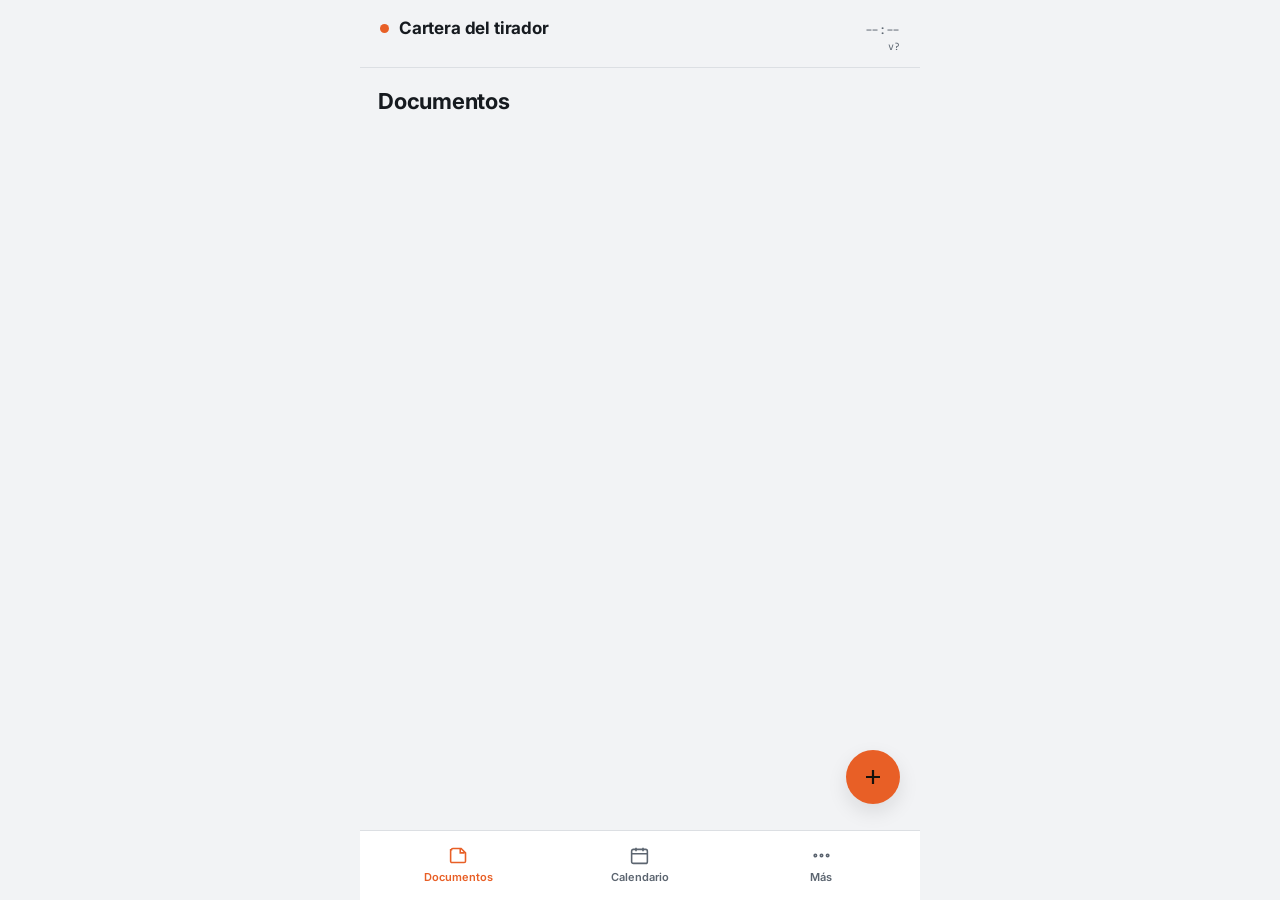
==== commit 6c281917: "Add files via upload" ====
--- a/index.html
+++ b/index.html
@@ -123,6 +123,12 @@
       </div>
 
       <div class="card">
+        <div class="card-title" data-i18n="more_update">Actualizaciones</div>
+        <div id="updateStatus" class="card-text">—</div>
+        <button class="btn-primary" id="checkUpdateBtn" data-i18n="more_update_check">Buscar actualizaciones</button>
+      </div>
+
+      <div class="card">
         <div class="card-title" data-i18n="more_danger">Zona de peligro</div>
         <div class="card-text" data-i18n="more_danger_desc">Borrar todos los documentos y eventos de este dispositivo.</div>
         <button class="btn-secondary" id="wipeBtn" style="color:var(--danger); border-color:var(--danger);" data-i18n="more_danger_btn">Borrar todo</button>
--- a/css/styles.css
+++ b/css/styles.css
@@ -214,4 +214,136 @@
   opacity: 0; pointer-events: none; transition: opacity .2s, transform .2s; z-index: 80; white-space: nowrap; max-width: 90vw;
   overflow: hidden; text-overflow: ellipsis;
 }
-.toast.show { opacity: 1; transform: translateX(-50%) translateY(0); }+.toast.show { opacity: 1; transform: translateX(-50%) translateY(0); }
+
+/* ============ UPDATE BANNER ============ */
+.update-banner {
+  position: fixed;
+  top: 0; left: 0; right: 0;
+  max-width: 560px;
+  margin: 0 auto;
+  background: var(--accent);
+  color: #16110c;
+  padding: 12px 16px;
+  display: flex;
+  justify-content: space-between;
+  align-items: center;
+  gap: 12px;
+  z-index: 150;
+  transform: translateY(-100%);
+  transition: transform 0.3s ease;
+  box-shadow: 0 4px 12px rgba(0,0,0,0.2);
+}
+
+.update-banner.show {
+  transform: translateY(0);
+}
+
+.update-banner-text {
+  font-size: 13.5px;
+  font-weight: 600;
+  flex: 1;
+}
+
+.update-banner-btn {
+  background: #16110c;
+  color: var(--accent);
+  border: none;
+  padding: 8px 14px;
+  border-radius: 8px;
+  font-family: inherit;
+  font-size: 12.5px;
+  font-weight: 700;
+  cursor: pointer;
+  white-space: nowrap;
+}
+
+/* ============ CHANGELOG MODAL ============ */
+.changelog-modal {
+  position: fixed;
+  inset: 0;
+  background: rgba(0,0,0,0.7);
+  backdrop-filter: blur(4px);
+  display: flex;
+  align-items: center;
+  justify-content: center;
+  padding: 20px;
+  z-index: 250;
+  opacity: 0;
+  transition: opacity 0.3s ease;
+}
+
+.changelog-modal.show {
+  opacity: 1;
+}
+
+.changelog-content {
+  background: var(--surface);
+  border: 1px solid var(--border);
+  border-radius: 20px;
+  padding: 24px 22px 20px;
+  max-width: 420px;
+  width: 100%;
+  max-height: 85vh;
+  overflow-y: auto;
+  transform: scale(0.95);
+  transition: transform 0.3s ease;
+}
+
+.changelog-modal.show .changelog-content {
+  transform: scale(1);
+}
+
+.changelog-header {
+  text-align: center;
+  margin-bottom: 20px;
+}
+
+.changelog-logo {
+  width: 64px;
+  height: 64px;
+  border-radius: 50%;
+  margin-bottom: 12px;
+  border: 2px solid var(--accent);
+}
+
+.changelog-header h2 {
+  font-size: 18px;
+  font-weight: 700;
+  margin: 0 0 4px;
+  color: var(--text);
+}
+
+.changelog-date {
+  font-size: 11.5px;
+  color: var(--text-dim);
+  font-family: 'JetBrains Mono', monospace;
+}
+
+.changelog-list {
+  list-style: none;
+  padding: 0;
+  margin: 0 0 20px;
+}
+
+.changelog-list li {
+  padding: 10px 0 10px 24px;
+  position: relative;
+  font-size: 13.5px;
+  line-height: 1.5;
+  color: var(--text);
+  border-bottom: 1px solid var(--border);
+}
+
+.changelog-list li:last-child {
+  border-bottom: none;
+}
+
+.changelog-list li::before {
+  content: '✓';
+  position: absolute;
+  left: 0;
+  top: 10px;
+  color: var(--accent);
+  font-weight: 700;
+}
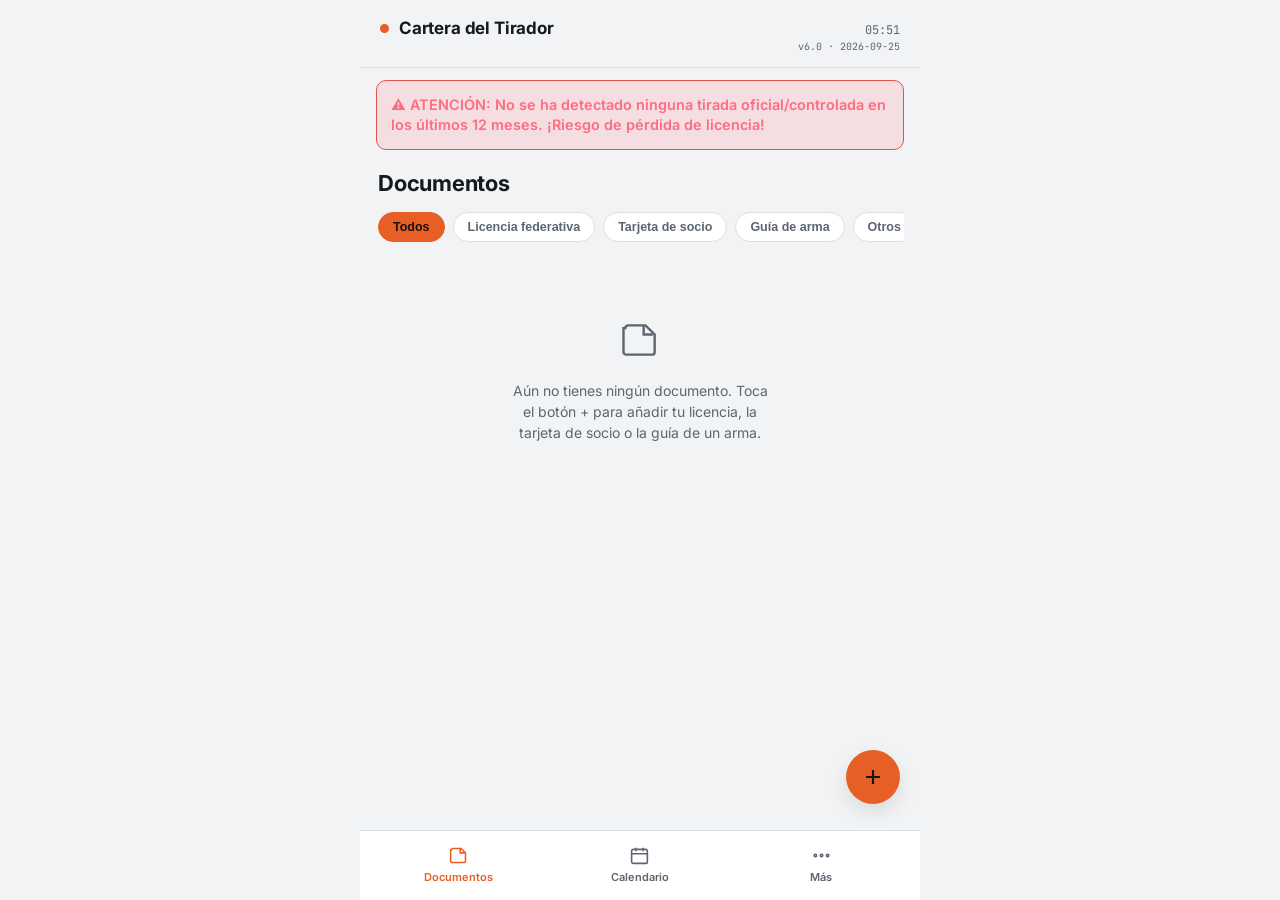
==== commit cefe468b: "Add files via upload" ====
--- a/index.html
+++ b/index.html
@@ -81,58 +81,96 @@
 
     <!-- ============ MÉS ============ -->
     <section class="view" id="view-more">
-      <div class="section-head"><h2 data-i18n="more_title">Más</h2></div>
-
+        <div class="section-head"><h2 data-i18n="more_title">Más</h2></div>
+        <div class="card">
+            <div class="card-title" data-i18n="sec_title">Seguridad</div>
+            <div id="secStatus" class="card-text">—</div>
+            <button class="btn-primary" id="secSetupBtn" data-i18n="sec_setup">Configurar PIN</button>
+            <button class="btn-secondary" id="secBioBtn" style="display:none;" data-i18n="sec_enable_bio">Activar Face ID / Touch ID</button>
+            <button class="btn-secondary" id="secRemoveBtn" style="display:none; color:var(--danger); border-color:var(--danger);" data-i18n="sec_remove">Quitar PIN</button>
+        </div>
+                                                                                          
+        <div class="card">
+            <div class="card-title" data-i18n="more_language">Idioma</div>
+            <div class="theme-row" id="langRow">
+                <button class="theme-btn" data-lang="es">Español</button>
+                <button class="theme-btn" data-lang="ca">Català</button>
+            </div>
+        </div>
+
+        <div class="card">
+            <div class="card-title" data-i18n="more_folder">Carpeta de guardado</div>
+            <div id="folderStatus" class="card-text" data-i18n="more_folder_none">Ninguna carpeta configurada...</div>
+            <button class="btn-primary" id="pickFolderBtn" data-i18n="more_folder_pick">Elegir carpeta</button>
+            <button class="btn-secondary" id="clearFolderBtn" data-i18n="more_folder_clear">Quitar carpeta</button>
+        </div>
+
+        <div class="card">
+            <div class="card-title" data-i18n="more_notif">Recordatorios</div>
+            <div id="notifStatus" class="card-text">—</div>
+            <button class="btn-primary" id="askNotifBtn" data-i18n="more_notif_ask">Activar notificaciones</button>
+            <button class="btn-secondary" id="testNotifBtn" data-i18n="more_notif_test">Prueba de notificación</button>
+        </div>
+
+        <div class="card">
+            <div class="card-title" data-i18n="more_theme">Apariencia</div>
+            <div class="theme-row">
+                <button class="theme-btn" data-theme="auto" data-i18n="more_theme_auto">Auto</button>
+                <button class="theme-btn" data-theme="dark" data-i18n="more_theme_dark">Oscuro</button>
+                <button class="theme-btn" data-theme="light" data-i18n="more_theme_light">Claro</button>
+            </div>
+        </div>
+
+        <div class="card">
+            <div class="card-title" data-i18n="more_backup">Copia de seguridad</div>
+            <div class="card-text" data-i18n="more_backup_desc">Exporta todos los documentos y eventos en un solo archivo JSON.</div>
+            <button class="btn-primary" id="exportBtn" data-i18n="more_backup_export">Exportar copia</button>
+            <button class="btn-secondary" id="importBtn" data-i18n="more_backup_import">Importar copia</button>
+            <input type="file" accept="application/json,.json" id="importFile" style="display:none;">
+        </div>
+
+        <div class="card">
+            <div class="card-title" data-i18n="more_update">Actualizaciones</div>
+            <div id="updateStatus" class="card-text">—</div>
+            <button class="btn-primary" id="checkUpdateBtn" data-i18n="more_update_check">Buscar actualizaciones</button>
+        </div>
+
+              <!-- SEGURETAT -->
       <div class="card">
-        <div class="card-title" data-i18n="more_language">Idioma</div>
-        <div class="theme-row" id="langRow">
-          <button class="theme-btn" data-lang="es">Español</button>
-          <button class="theme-btn" data-lang="ca">Català</button>
-        </div>
-      </div>
-
+        <div class="card-title" data-i18n="sec_title">Seguridad</div>
+        <div id="secStatus" class="card-text">—</div>
+        <button class="btn-primary" id="secSetupBtn" data-i18n="sec_setup">Configurar PIN</button>
+        <button class="btn-secondary" id="secBioBtn" style="display:none;" data-i18n="sec_enable_bio">Activar Face ID / Touch ID</button>
+        <button class="btn-secondary" id="secRemoveBtn" style="display:none; color:var(--danger); border-color:var(--danger);" data-i18n="sec_remove">Quitar PIN</button>
+      </div>
+
+      <!-- AUTO-BACKUP -->
       <div class="card">
-        <div class="card-title" data-i18n="more_folder">Carpeta de guardado</div>
-        <div id="folderStatus" class="card-text" data-i18n="more_folder_none">Ninguna carpeta configurada...</div>
-        <button class="btn-primary" id="pickFolderBtn" data-i18n="more_folder_pick">Elegir carpeta</button>
-        <button class="btn-secondary" id="clearFolderBtn" data-i18n="more_folder_clear">Quitar carpeta</button>
-      </div>
-
+        <div class="card-title" data-i18n="backup_auto_title">Copia de seguridad automática</div>
+        <div id="autoBackupStatus" class="card-text">—</div>
+        <label style="display:flex; align-items:center; gap:10px; margin-bottom:12px;">
+          <input type="checkbox" id="autoBackupToggle" style="width:auto;">
+          <span data-i18n="backup_auto_enable">Activar backup semanal</span>
+        </label>
+        <button class="btn-secondary" id="backupNowBtn" data-i18n="backup_now">Hacer backup ahora</button>
+      </div>
+
+      <!-- COMPRESSIÓ D'IMATGES -->
       <div class="card">
-        <div class="card-title" data-i18n="more_notif">Recordatorios</div>
-        <div id="notifStatus" class="card-text">—</div>
-        <button class="btn-primary" id="askNotifBtn" data-i18n="more_notif_ask">Activar notificaciones</button>
-        <button class="btn-secondary" id="testNotifBtn" data-i18n="more_notif_test">Prueba de notificación</button>
-      </div>
-
-      <div class="card">
-        <div class="card-title" data-i18n="more_theme">Apariencia</div>
-        <div class="theme-row">
-          <button class="theme-btn" data-theme="auto" data-i18n="more_theme_auto">Auto</button>
-          <button class="theme-btn" data-theme="dark" data-i18n="more_theme_dark">Oscuro</button>
-          <button class="theme-btn" data-theme="light" data-i18n="more_theme_light">Claro</button>
-        </div>
-      </div>
-
-      <div class="card">
-        <div class="card-title" data-i18n="more_backup">Copia de seguridad</div>
-        <div class="card-text" data-i18n="more_backup_desc">Exporta todos los documentos y eventos en un solo archivo JSON.</div>
-        <button class="btn-primary" id="exportBtn" data-i18n="more_backup_export">Exportar copia</button>
-        <button class="btn-secondary" id="importBtn" data-i18n="more_backup_import">Importar copia</button>
-        <input type="file" accept="application/json,.json" id="importFile" style="display:none;">
-      </div>
-
-      <div class="card">
-        <div class="card-title" data-i18n="more_update">Actualizaciones</div>
-        <div id="updateStatus" class="card-text">—</div>
-        <button class="btn-primary" id="checkUpdateBtn" data-i18n="more_update_check">Buscar actualizaciones</button>
-      </div>
-
-      <div class="card">
-        <div class="card-title" data-i18n="more_danger">Zona de peligro</div>
-        <div class="card-text" data-i18n="more_danger_desc">Borrar todos los documentos y eventos de este dispositivo.</div>
-        <button class="btn-secondary" id="wipeBtn" style="color:var(--danger); border-color:var(--danger);" data-i18n="more_danger_btn">Borrar todo</button>
-      </div>
+        <div class="card-title" data-i18n="img_compress_title">Compresión de imágenes</div>
+        <div class="card-text" data-i18n="img_compress_desc">Reduce el tamaño de las fotos antes de guardarlas. Ahorra espacio.</div>
+        <div class="theme-row" id="compressRow">
+          <button class="theme-btn" data-compress="off" data-i18n="img_off">Sin comprimir</button>
+          <button class="theme-btn" data-compress="medium" data-i18n="img_medium">Media</button>
+          <button class="theme-btn" data-compress="high" data-i18n="img_high">Alta</button>
+        </div>
+      </div>
+
+        <div class="card">
+            <div class="card-title" data-i18n="more_danger">Zona de peligro</div>
+            <div class="card-text" data-i18n="more_danger_desc">Borrar todos los documentos y eventos de este dispositivo.</div>
+            <button class="btn-secondary" id="wipeBtn" style="color:var(--danger); border-color:var(--danger);" data-i18n="more_danger_btn">Borrar todo</button>
+        </div>
     </section>
 
   </main>
